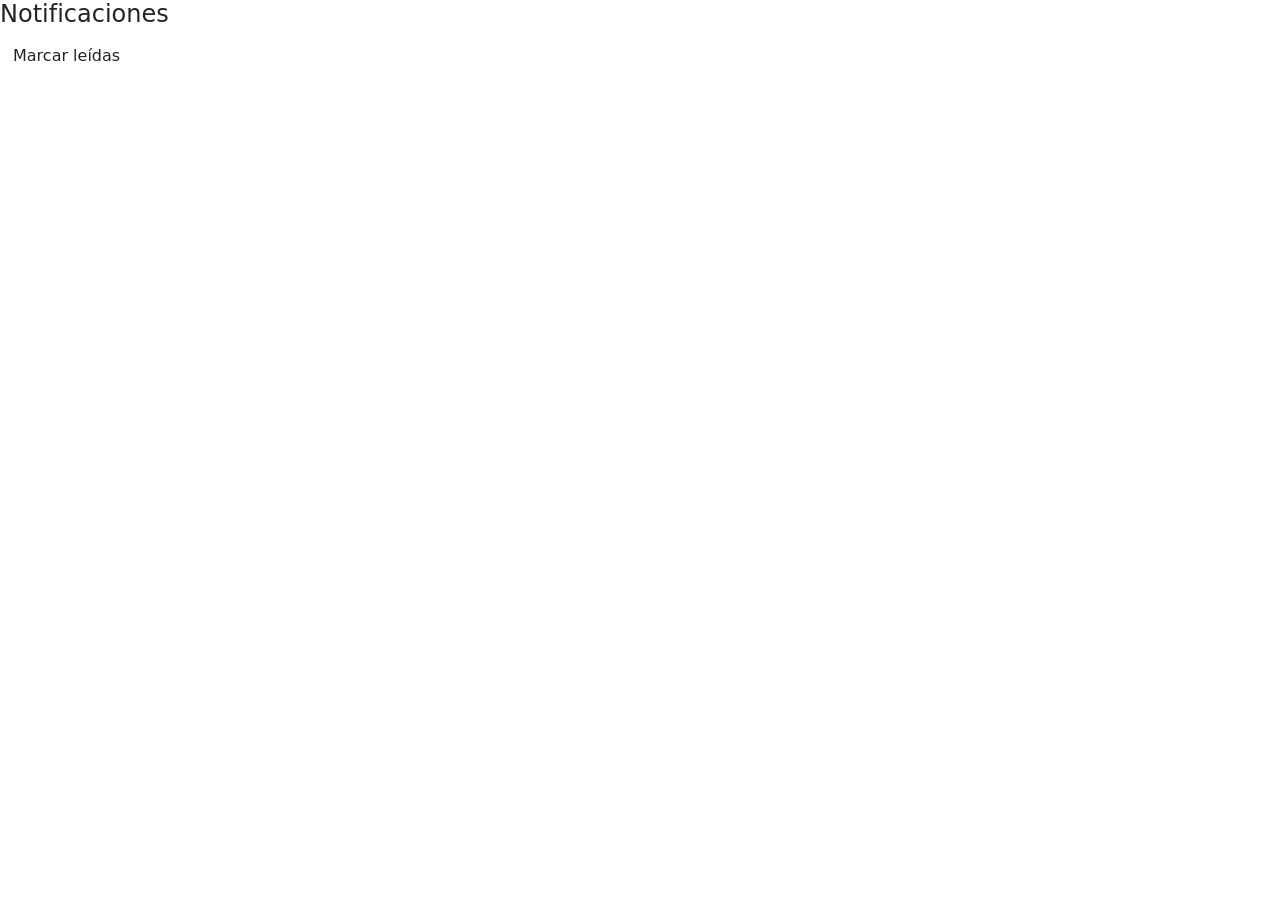
==== public/index.html @ 88a2d9b0 "Initial commit" ====
<!DOCTYPE html>
<html lang="es">
<head>
  <meta charset="UTF-8">
  <meta name="viewport" content="width=device-width, initial-scale=1.0">
  <meta name="description" content="Clínica Jordan - Sistema profesional de gestión de citas médicas">
  <title>Clínica Jordan - Citas Médicas</title>
  <link rel="preconnect" href="https://fonts.googleapis.com">
  <link rel="preconnect" href="https://fonts.gstatic.com" crossorigin>
  <link href="https://fonts.googleapis.com/css2?family=Inter:wght@300;400;500;600;700;800&display=swap" rel="stylesheet">
  <link rel="stylesheet" href="https://cdnjs.cloudflare.com/ajax/libs/font-awesome/6.5.1/css/all.min.css">
  <link href="https://cdn.jsdelivr.net/npm/bootstrap@5.3.0/dist/css/bootstrap.min.css" rel="stylesheet">
  <link rel="stylesheet" href="/css/styles.css">
</head>
<body>
  <!-- ═══════════════════════════════════════════════════════ -->
  <!-- LOGIN / REGISTER SCREEN                                 -->
  <!-- ═══════════════════════════════════════════════════════ -->
  <div class="auth-screen" id="authScreen">
    <div class="auth-bg">
      <div class="auth-bg__shape auth-bg__shape--1"></div>
      <div class="auth-bg__shape auth-bg__shape--2"></div>
      <div class="auth-bg__shape auth-bg__shape--3"></div>
    </div>
    <div class="auth-container" id="authContainer">
      <!-- Content rendered by JS -->
    </div>
  </div>

  <!-- ═══════════════════════════════════════════════════════ -->
  <!-- APP SHELL (hidden until login)                          -->
  <!-- ═══════════════════════════════════════════════════════ -->
  <div class="app-shell" id="appShell" style="display:none">
    
    <!-- HEADER / NAVBAR -->
    <header class="header" id="mainHeader">
      <div class="header__brand">
        <div class="header__logo">
          <i class="fa-solid fa-staff-snake"></i>
        </div>
        <span class="header__title">Clínica Jordan</span>
      </div>

      <nav class="header__nav" id="mainNav"></nav>

      <div class="header__actions">
        <button class="header__notif-btn" id="notifBtn" title="Notificaciones">
          <i class="fa-solid fa-bell"></i>
          <span class="notif-badge" id="notifBadge" style="display:none">0</span>
        </button>
        <div class="user-menu" id="userMenu">
          <div class="user-avatar">
            <i class="fa-solid fa-user-circle"></i>
          </div>
          <span class="user-name" id="currentUserName">Usuario</span>
          <i class="fa-solid fa-chevron-down"></i>
        </div>
        <button class="btn btn--danger" style="margin-left: 15px; padding: 6px 12px; display: flex; align-items: center; gap: 6px; font-size: 0.85rem;" onclick="logout()" title="Cerrar Sesión">
          <i class="fa-solid fa-right-from-bracket"></i>
          <span class="d-none d-md-inline">Salir</span>
        </button>
      </div>
    </header>

    <!-- SIDEBAR (Patient Portal) -->
    <aside class="sidebar" id="sidebar">
      <div class="sidebar__logo">
        <div class="sidebar__logo-icon">
          <i class="fa-solid fa-staff-snake"></i>
        </div>
        <span class="sidebar__logo-text">Clínica<br>Jordan</span>
      </div>
      <nav class="sidebar__nav" id="sidebarNav"></nav>
      <div class="sidebar__user" id="sidebarUser"></div>
    </aside>

    <!-- MAIN CONTENT -->
    <main class="main" id="mainContent">
      <div class="loading-screen" id="loadingScreen">
        <div class="loading-spinner"></div>
        <p>Cargando sistema...</p>
      </div>
    </main>
  </div>

  <!-- ═══════════════════════════════════════════════════════ -->
  <!-- MODAL                                                   -->
  <!-- ═══════════════════════════════════════════════════════ -->
  <div class="modal-overlay" id="modalOverlay">
    <div class="modal" id="modal">
      <div class="modal__header">
        <h3 class="modal__title" id="modalTitle">Modal</h3>
        <button class="modal__close" id="modalClose">&times;</button>
      </div>
      <div class="modal__body" id="modalBody"></div>
    </div>
  </div>

  <!-- TOAST NOTIFICATIONS -->
  <div class="toast-container" id="toastContainer"></div>

  <!-- NOTIFICATIONS PANEL -->
  <div class="notif-panel" id="notifPanel">
    <div class="notif-panel__header">
      <h4>Notificaciones</h4>
      <button class="btn btn--sm" id="markAllRead">Marcar leídas</button>
    </div>
    <div class="notif-panel__list" id="notifList"></div>
  </div>

  <script src="https://cdn.jsdelivr.net/npm/bootstrap@5.3.0/dist/js/bootstrap.bundle.min.js"></script>
  <script src="/js/app.js"></script>
</body>
</html>
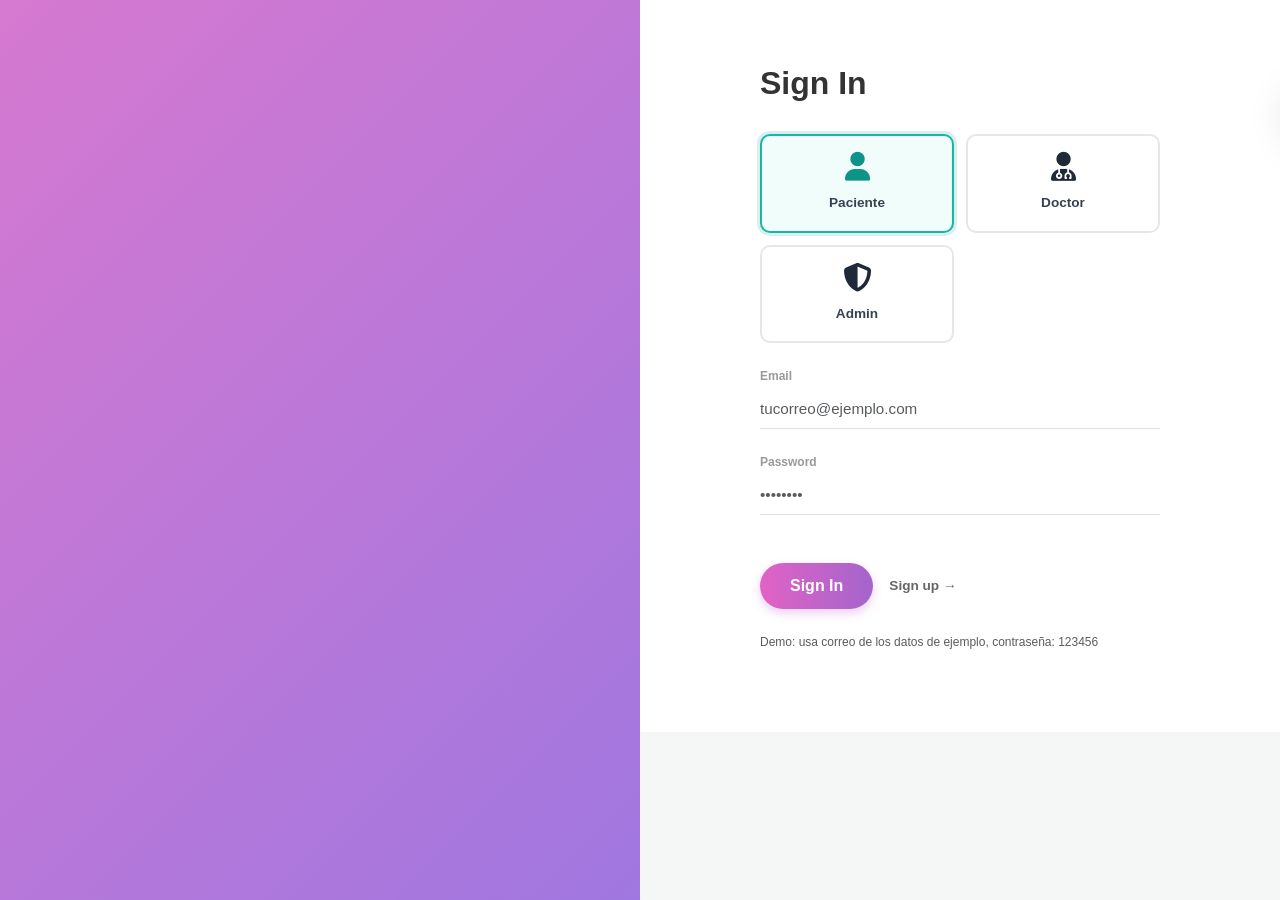
==== commit 469e425f: "Fix absolute paths for CSS and JS" ====
--- a/public/index.html
+++ b/public/index.html
@@ -10,7 +10,7 @@
   <link href="https://fonts.googleapis.com/css2?family=Inter:wght@300;400;500;600;700;800&display=swap" rel="stylesheet">
   <link rel="stylesheet" href="https://cdnjs.cloudflare.com/ajax/libs/font-awesome/6.5.1/css/all.min.css">
   <link href="https://cdn.jsdelivr.net/npm/bootstrap@5.3.0/dist/css/bootstrap.min.css" rel="stylesheet">
-  <link rel="stylesheet" href="/css/styles.css">
+  <link rel="stylesheet" href="css/styles.css">
 </head>
 <body>
   <!-- ═══════════════════════════════════════════════════════ -->
@@ -109,6 +109,6 @@
   </div>
 
   <script src="https://cdn.jsdelivr.net/npm/bootstrap@5.3.0/dist/js/bootstrap.bundle.min.js"></script>
-  <script src="/js/app.js"></script>
+  <script src="js/app.js"></script>
 </body>
 </html>
--- a/public/css/styles.css
+++ b/public/css/styles.css
@@ -0,0 +1,1423 @@
+/* ═══════════════════════════════════════════════════════════
+   CLÍNICA JORDAN - Design System v2
+   ═══════════════════════════════════════════════════════════ */
+
+:root {
+  --primary-900: #0c2340;
+  --primary-800: #1a365d;
+  --primary-700: #1e3a5f;
+  --primary-600: #2a4a7f;
+  --primary-500: #3b6ba5;
+  --primary-400: #5b8ec9;
+  --primary-300: #8bb4de;
+  --primary-200: #bdd5ef;
+  --primary-100: #e0ecf7;
+  --primary-50:  #f0f6fc;
+
+  --teal-700: #0f766e;
+  --teal-600: #0d9488;
+  --teal-500: #14b8a6;
+  --teal-400: #2dd4bf;
+  --teal-300: #5eead4;
+  --teal-200: #99f6e4;
+  --teal-100: #ccfbf1;
+  --teal-50:  #f0fdfa;
+
+  --gray-900: #111827;
+  --gray-800: #1f2937;
+  --gray-700: #374151;
+  --gray-600: #4b5563;
+  --gray-500: #6b7280;
+  --gray-400: #9ca3af;
+  --gray-300: #d1d5db;
+  --gray-200: #e5e7eb;
+  --gray-100: #f3f4f6;
+  --gray-50:  #f9fafb;
+  --white:    #ffffff;
+
+  --success: #22c55e;
+  --warning: #f59e0b;
+  --danger:  #ef4444;
+  --info:    #3b82f6;
+
+  --shadow-sm:  0 1px 2px rgba(0,0,0,0.06);
+  --shadow-md:  0 4px 6px -1px rgba(0,0,0,0.08), 0 2px 4px -1px rgba(0,0,0,0.04);
+  --shadow-lg:  0 10px 25px -5px rgba(0,0,0,0.1), 0 8px 10px -6px rgba(0,0,0,0.04);
+  --shadow-xl:  0 20px 40px -10px rgba(0,0,0,0.15);
+
+  --radius-sm: 6px;
+  --radius-md: 10px;
+  --radius-lg: 16px;
+  --radius-xl: 24px;
+  --radius-full: 9999px;
+
+  --transition-fast: 150ms cubic-bezier(0.4, 0, 0.2, 1);
+  --transition-base: 250ms cubic-bezier(0.4, 0, 0.2, 1);
+  --transition-slow: 400ms cubic-bezier(0.4, 0, 0.2, 1);
+
+  --header-height: 64px;
+  --sidebar-width: 220px;
+}
+
+*, *::before, *::after { margin:0; padding:0; box-sizing:border-box; }
+html { scroll-behavior:smooth; font-size:16px; }
+body {
+  font-family: 'Inter', -apple-system, BlinkMacSystemFont, sans-serif;
+  color: var(--gray-800);
+  background: #f4f7f6; /* Fondo más claro para los dashboards */
+  line-height: 1.6;
+  min-height: 100vh;
+  overflow-x: hidden;
+}
+a { text-decoration:none; color:inherit; }
+button { cursor:pointer; border:none; background:none; font-family:inherit; font-size:inherit; }
+img { max-width:100%; display:block; }
+
+/* ═══════════════════════════════════════════════════════════
+   AUTH SCREEN
+   ═══════════════════════════════════════════════════════════ */
+.auth-screen {
+  min-height: 100vh;
+  display: flex;
+  align-items: center;
+  justify-content: center;
+  background: linear-gradient(135deg, var(--primary-900) 0%, var(--primary-700) 50%, var(--teal-700) 100%);
+  position: relative;
+  overflow: hidden;
+}
+
+.auth-bg__shape {
+  position: absolute;
+  border-radius: 50%;
+  opacity: 0.08;
+  background: var(--white);
+}
+.auth-bg__shape--1 { width: 600px; height: 600px; top: -200px; right: -100px; }
+.auth-bg__shape--2 { width: 400px; height: 400px; bottom: -150px; left: -100px; }
+.auth-bg__shape--3 { width: 200px; height: 200px; top: 50%; left: 50%; transform: translate(-50%, -50%); }
+
+.auth-container {
+  position: relative;
+  z-index: 10;
+  width: 100%;
+  max-width: 480px;
+  padding: 20px;
+}
+
+.auth-card {
+  background: var(--white);
+  border-radius: var(--radius-xl);
+  box-shadow: var(--shadow-xl);
+  overflow: hidden;
+  animation: scaleIn 0.4s ease-out;
+}
+
+.auth-card__header {
+  padding: 32px 32px 20px;
+  text-align: center;
+}
+
+.auth-card__logo {
+  width: 64px;
+  height: 64px;
+  background: linear-gradient(135deg, var(--teal-600), var(--teal-400));
+  border-radius: var(--radius-lg);
+  display: flex;
+  align-items: center;
+  justify-content: center;
+  margin: 0 auto 16px;
+  font-size: 1.8rem;
+  color: var(--white);
+  box-shadow: 0 4px 14px rgba(13,148,136,0.4);
+}
+
+.auth-card__header h1 {
+  font-size: 1.5rem;
+  font-weight: 800;
+  color: var(--gray-900);
+  margin-bottom: 4px;
+}
+
+.auth-card__header p {
+  color: var(--gray-500);
+  font-size: 0.875rem;
+}
+
+.auth-card__body {
+  padding: 8px 32px 32px;
+}
+
+/* Auth tabs */
+.auth-tabs {
+  display: flex;
+  margin-bottom: 20px;
+  background: var(--gray-100);
+  border-radius: var(--radius-full);
+  padding: 3px;
+}
+
+.auth-tab {
+  flex: 1;
+  padding: 10px;
+  text-align: center;
+  border-radius: var(--radius-full);
+  font-size: 0.85rem;
+  font-weight: 600;
+  color: var(--gray-500);
+  transition: all var(--transition-fast);
+}
+
+.auth-tab.active {
+  background: var(--white);
+  color: var(--primary-800);
+  box-shadow: var(--shadow-sm);
+}
+
+.auth-tab:hover:not(.active) {
+  color: var(--gray-700);
+}
+
+/* Role selection */
+.role-selection {
+  display: grid;
+  grid-template-columns: 1fr 1fr;
+  gap: 12px;
+  margin-bottom: 20px;
+}
+
+.role-card {
+  border: 2px solid var(--gray-200);
+  border-radius: var(--radius-md);
+  padding: 16px;
+  text-align: center;
+  cursor: pointer;
+  transition: all var(--transition-fast);
+}
+
+.role-card:hover {
+  border-color: var(--teal-400);
+  background: var(--teal-50);
+}
+
+.role-card.active {
+  border-color: var(--teal-500);
+  background: var(--teal-50);
+  box-shadow: 0 0 0 3px rgba(13,148,136,0.15);
+}
+
+.role-card i {
+  font-size: 1.8rem;
+  margin-bottom: 8px;
+  display: block;
+}
+
+.role-card.active i { color: var(--teal-600); }
+
+.role-card span {
+  font-size: 0.85rem;
+  font-weight: 600;
+  color: var(--gray-700);
+}
+
+.auth-form .form-row {
+  display: grid;
+  grid-template-columns: 1fr 1fr;
+  gap: 12px;
+}
+
+.auth-footer {
+  text-align: center;
+  padding: 16px 32px 24px;
+  font-size: 0.85rem;
+  color: var(--gray-500);
+}
+
+.auth-footer a {
+  color: var(--teal-600);
+  font-weight: 600;
+  cursor: pointer;
+}
+
+.auth-footer a:hover {
+  text-decoration: underline;
+}
+
+.auth-error {
+  background: #fee2e2;
+  color: #991b1b;
+  padding: 10px 14px;
+  border-radius: var(--radius-md);
+  font-size: 0.8rem;
+  margin-bottom: 12px;
+  display: none;
+}
+
+.auth-error.show {
+  display: block;
+  animation: slideUp 0.2s ease-out;
+}
+
+/* Colorlib Auth Styles */
+.auth-split-layout {
+  min-height: 100vh;
+  display: flex;
+}
+
+.auth-split-bg {
+  position: relative;
+  background-image: url('https://images.unsplash.com/photo-1576091160399-112ba8d25d1d?ixlib=rb-1.2.1&auto=format&fit=crop&w=1920&q=80');
+  background-size: cover;
+  background-position: center;
+}
+
+.auth-split-bg::after {
+  content: '';
+  position: absolute;
+  top: 0; left: 0; right: 0; bottom: 0;
+  background: linear-gradient(135deg, rgba(206, 89, 199, 0.8) 0%, rgba(139, 87, 218, 0.8) 100%);
+}
+
+.auth-split-form-container {
+  background: #ffffff;
+  padding: 4rem;
+  display: flex;
+  flex-direction: column;
+  justify-content: center;
+  height: 100%;
+}
+
+.auth-split-title {
+  font-weight: 800;
+  font-size: 2rem;
+  color: #333;
+  margin-bottom: 2rem;
+}
+
+.auth-material-input {
+  border: none !important;
+  border-bottom: 1px solid #e0e0e0 !important;
+  border-radius: 0 !important;
+  padding: 0.5rem 0 !important;
+  background: transparent !important;
+  box-shadow: none !important;
+  font-size: 0.95rem;
+  color: #555;
+  transition: border-color 0.3s;
+}
+
+.auth-material-input:focus {
+  border-bottom-color: #ce59c7 !important;
+}
+
+.auth-material-label {
+  font-size: 0.75rem;
+  font-weight: 600;
+  color: #999;
+  text-transform: capitalize;
+  margin-bottom: 0.2rem;
+  display: block;
+}
+
+.auth-check-icon {
+  position: absolute;
+  right: 0;
+  top: 50%;
+  transform: translateY(-50%);
+  color: #28a745;
+  font-size: 0.9rem;
+}
+
+.auth-btn-gradient {
+  background: linear-gradient(to right, #e262c5, #a365cc);
+  border: none;
+  border-radius: 30px;
+  color: white;
+  padding: 10px 30px;
+  font-weight: 600;
+  box-shadow: 0 4px 10px rgba(189, 93, 201, 0.3);
+  transition: all 0.3s;
+}
+
+.auth-btn-gradient:hover {
+  box-shadow: 0 6px 15px rgba(189, 93, 201, 0.5);
+  transform: translateY(-1px);
+}
+
+.auth-link {
+  color: #666;
+  font-size: 0.85rem;
+  text-decoration: none;
+  font-weight: 600;
+  margin-left: 1rem;
+}
+
+.auth-link:hover {
+  color: #333;
+}
+
+/* ═══════════════════════════════════════════════════════════
+   SIDEBAR
+   ═══════════════════════════════════════════════════════════ */
+.sidebar {
+  position: fixed;
+  top: 0;
+  left: 0;
+  width: var(--sidebar-width);
+  height: 100vh;
+  background: #2a364a;
+  color: var(--gray-300);
+  z-index: 900;
+  display: flex;
+  flex-direction: column;
+  transition: transform var(--transition-base);
+  box-shadow: 4px 0 16px rgba(0,0,0,0.1);
+}
+
+.sidebar.hidden { transform: translateX(-100%); }
+
+.sidebar__logo {
+  padding: 20px;
+  display: flex;
+  align-items: center;
+  gap: 12px;
+  border-bottom: 1px solid rgba(255,255,255,0.1);
+}
+
+.sidebar__logo-icon {
+  width: 40px;
+  height: 40px;
+  background: linear-gradient(135deg, var(--teal-500), var(--teal-400));
+  border-radius: var(--radius-md);
+  display: flex;
+  align-items: center;
+  justify-content: center;
+  color: var(--white);
+  font-size: 18px;
+  flex-shrink: 0;
+}
+
+.sidebar__logo-text {
+  font-size: 0.95rem;
+  font-weight: 700;
+  color: var(--white);
+  line-height: 1.2;
+}
+
+.sidebar__nav {
+  flex: 1;
+  padding: 16px 12px;
+  display: flex;
+  flex-direction: column;
+  gap: 4px;
+}
+
+.sidebar-link {
+  display: flex;
+  align-items: center;
+  padding: 12px 24px;
+  color: var(--gray-400);
+  text-decoration: none;
+  transition: all var(--transition-fast);
+  gap: 12px;
+  font-weight: 500;
+  border-left: 4px solid transparent;
+}
+
+.sidebar-link:hover {
+  background: rgba(255, 255, 255, 0.05);
+  color: var(--white);
+}
+
+.sidebar-link.active {
+  background: rgba(255, 255, 255, 0.1);
+  color: var(--white);
+  border-left-color: var(--teal-400);
+}
+
+.sidebar-link i {
+  width: 20px;
+  text-align: center;
+  font-size: 1rem;
+}
+
+.sidebar__user {
+  padding: 16px;
+  border-top: 1px solid rgba(255,255,255,0.1);
+}
+
+.sidebar__user-info {
+  display: flex;
+  align-items: center;
+  gap: 10px;
+  padding: 8px;
+  border-radius: var(--radius-md);
+  cursor: pointer;
+}
+
+.sidebar__user-avatar {
+  width: 36px;
+  height: 36px;
+  border-radius: 50%;
+  background: rgba(255,255,255,0.15);
+  display: flex;
+  align-items: center;
+  justify-content: center;
+  color: var(--white);
+  font-size: 1rem;
+}
+
+.sidebar__user-name {
+  font-size: 0.8rem;
+  font-weight: 600;
+  color: var(--white);
+}
+
+.sidebar__user-role {
+  font-size: 0.7rem;
+  color: var(--primary-300);
+}
+
+.sidebar__logout {
+  display: flex;
+  align-items: center;
+  gap: 8px;
+  width: 100%;
+  padding: 8px 12px;
+  margin-top: 8px;
+  border-radius: var(--radius-md);
+  color: var(--primary-300);
+  font-size: 0.8rem;
+  transition: all var(--transition-fast);
+}
+
+.sidebar__logout:hover {
+  background: rgba(239,68,68,0.15);
+  color: #fca5a5;
+}
+
+/* ═══════════════════════════════════════════════════════════
+   HEADER
+   ═══════════════════════════════════════════════════════════ */
+.header {
+  position: fixed;
+  top: 0;
+  left: 0;
+  right: 0;
+  height: var(--header-height);
+  background: linear-gradient(135deg, var(--primary-900) 0%, var(--primary-700) 100%);
+  display: flex;
+  align-items: center;
+  justify-content: space-between;
+  padding: 0 24px;
+  z-index: 1000;
+  box-shadow: 0 2px 12px rgba(0,0,0,0.2);
+  transition: left var(--transition-base);
+}
+
+.header.with-sidebar {
+  left: var(--sidebar-width);
+}
+
+.header__brand { display:flex; align-items:center; gap:12px; }
+.header__logo {
+  width:40px; height:40px;
+  background: linear-gradient(135deg, var(--teal-500), var(--teal-400));
+  border-radius: var(--radius-md);
+  display:flex; align-items:center; justify-content:center;
+  color: var(--white); font-size:20px;
+  box-shadow: 0 2px 8px rgba(13,148,136,0.4);
+}
+.header__title { font-size:1.25rem; font-weight:700; color:var(--white); letter-spacing:-0.02em; }
+
+.header__nav { display:flex; align-items:center; gap:4px; }
+
+.nav-link {
+  display:flex; align-items:center; gap:8px;
+  padding:8px 16px; border-radius:var(--radius-full);
+  color:var(--primary-200); font-size:0.875rem; font-weight:500;
+  transition: all var(--transition-fast);
+}
+.nav-link:hover { color:var(--white); background:rgba(255,255,255,0.1); }
+.nav-link.active { color:var(--white); background:rgba(255,255,255,0.18); }
+
+.header__actions { display:flex; align-items:center; gap:12px; }
+
+.header__notif-btn {
+  position: relative;
+  width: 40px; height: 40px;
+  border-radius: 50%;
+  display: flex; align-items: center; justify-content: center;
+  color: var(--primary-200);
+  transition: all var(--transition-fast);
+  font-size: 1.1rem;
+}
+
+.header__notif-btn:hover {
+  background: rgba(255,255,255,0.1);
+  color: var(--white);
+}
+
+.notif-badge {
+  position: absolute;
+  top: 4px; right: 4px;
+  width: 18px; height: 18px;
+  background: var(--danger);
+  color: var(--white);
+  border-radius: 50%;
+  font-size: 0.65rem;
+  font-weight: 700;
+  display: flex; align-items: center; justify-content: center;
+}
+
+.user-menu {
+  display:flex; align-items:center; gap:8px;
+  padding:6px 12px; border-radius:var(--radius-full);
+  cursor:pointer; transition:background var(--transition-fast);
+  color:var(--white); position:relative;
+}
+.user-menu:hover { background:rgba(255,255,255,0.1); }
+.user-avatar { font-size:28px; color:var(--primary-300); }
+.user-name { font-size:0.85rem; font-weight:500; max-width:160px; overflow:hidden; text-overflow:ellipsis; white-space:nowrap; }
+.user-menu .fa-chevron-down { font-size:0.65rem; opacity:0.7; }
+
+/* ═══════════════════════════════════════════════════════════
+   NOTIFICATIONS PANEL
+   ═══════════════════════════════════════════════════════════ */
+.notif-panel {
+  position: fixed;
+  top: var(--header-height);
+  right: 0;
+  width: 360px;
+  max-height: calc(100vh - var(--header-height));
+  background: var(--white);
+  box-shadow: var(--shadow-xl);
+  z-index: 2000;
+  border-radius: 0 0 0 var(--radius-lg);
+  transform: translateX(100%);
+  transition: transform var(--transition-base);
+  display: flex;
+  flex-direction: column;
+}
+
+.notif-panel.open { transform: translateX(0); }
+
+.notif-panel__header {
+  padding: 16px 20px;
+  border-bottom: 1px solid var(--gray-100);
+  display: flex;
+  align-items: center;
+  justify-content: space-between;
+}
+
+.notif-panel__header h4 {
+  font-size: 1rem;
+  font-weight: 700;
+}
+
+.notif-panel__list {
+  flex: 1;
+  overflow-y: auto;
+  max-height: 500px;
+}
+
+.notif-item {
+  padding: 14px 20px;
+  border-bottom: 1px solid var(--gray-50);
+  transition: background var(--transition-fast);
+  cursor: pointer;
+}
+
+.notif-item:hover { background: var(--gray-50); }
+.notif-item.unread { background: var(--primary-50); border-left: 3px solid var(--primary-500); }
+
+.notif-item__title {
+  font-size: 0.85rem;
+  font-weight: 600;
+  color: var(--gray-800);
+  margin-bottom: 2px;
+}
+
+.notif-item__message {
+  font-size: 0.78rem;
+  color: var(--gray-500);
+  line-height: 1.4;
+}
+
+.notif-item__time {
+  font-size: 0.7rem;
+  color: var(--gray-400);
+  margin-top: 4px;
+}
+
+/* ═══════════════════════════════════════════════════════════
+   MAIN LAYOUT
+   ═══════════════════════════════════════════════════════════ */
+.main {
+  margin-top: var(--header-height);
+  min-height: calc(100vh - var(--header-height));
+  padding: 24px;
+  animation: fadeIn var(--transition-slow);
+  transition: margin-left var(--transition-base);
+}
+
+.main.with-sidebar {
+  margin-left: var(--sidebar-width);
+}
+
+@keyframes fadeIn { from{opacity:0;transform:translateY(8px)} to{opacity:1;transform:translateY(0)} }
+@keyframes slideUp { from{opacity:0;transform:translateY(16px)} to{opacity:1;transform:translateY(0)} }
+@keyframes slideRight { from{opacity:0;transform:translateX(-16px)} to{opacity:1;transform:translateX(0)} }
+@keyframes scaleIn { from{opacity:0;transform:scale(0.95)} to{opacity:1;transform:scale(1)} }
+@keyframes pulse { 0%,100%{opacity:1} 50%{opacity:0.5} }
+
+.loading-screen { display:flex; flex-direction:column; align-items:center; justify-content:center; min-height:60vh; gap:16px; color:var(--gray-500); }
+.loading-spinner { width:48px; height:48px; border:4px solid var(--gray-200); border-top-color:var(--teal-600); border-radius:50%; animation:spin 0.8s linear infinite; }
+@keyframes spin { to{transform:rotate(360deg)} }
+
+/* ═══════════════════════════════════════════════════════════
+   CARDS
+   ═══════════════════════════════════════════════════════════ */
+.card {
+  background: var(--white);
+  border-radius: var(--radius-md);
+  box-shadow: 0 2px 4px rgba(0,0,0,0.02), 0 1px 2px rgba(0,0,0,0.04);
+  border: 1px solid var(--gray-200);
+  overflow: hidden;
+  transition: box-shadow var(--transition-fast);
+}
+
+.card:hover {
+  box-shadow: 0 4px 6px rgba(0,0,0,0.04), 0 2px 4px rgba(0,0,0,0.02);
+}
+.card--elevated { box-shadow:var(--shadow-lg); }
+.card--elevated:hover { box-shadow:var(--shadow-xl); transform:translateY(-2px); }
+.card__header {
+  padding: 16px 20px;
+  border-bottom: 1px solid var(--gray-100);
+  display: flex;
+  justify-content: space-between;
+  align-items: center;
+}
+.card__header h3 {
+  font-size: 0.95rem;
+  font-weight: 600;
+  color: var(--gray-700);
+  margin: 0;
+  display: flex;
+  align-items: center;
+  gap: 8px;
+}
+.card__body {
+  padding: 20px;
+}
+.card__footer { padding:12px 20px; border-top:1px solid var(--gray-100); background:var(--gray-50); }
+
+.stats-grid { display:grid; grid-template-columns:repeat(auto-fit, minmax(200px, 1fr)); gap:16px; margin-bottom:24px; }
+.stat-card {
+  background:var(--white); border-radius:var(--radius-lg); padding:20px;
+  display:flex; align-items:center; gap:16px;
+  box-shadow:var(--shadow-md); transition:all var(--transition-base);
+  animation:slideUp var(--transition-slow) both;
+}
+.stat-card:nth-child(2){animation-delay:0.05s} .stat-card:nth-child(3){animation-delay:0.1s} .stat-card:nth-child(4){animation-delay:0.15s}
+.stat-card:hover { transform:translateY(-3px); box-shadow:var(--shadow-lg); }
+.stat-card__icon { width:52px; height:52px; border-radius:var(--radius-md); display:flex; align-items:center; justify-content:center; font-size:1.3rem; flex-shrink:0; }
+.stat-card__icon--blue { background:var(--primary-100); color:var(--primary-600); }
+.stat-card__icon--teal { background:var(--teal-100); color:var(--teal-700); }
+.stat-card__icon--green { background:#dcfce7; color:#16a34a; }
+.stat-card__icon--orange { background:#fef3c7; color:#d97706; }
+.stat-card__info h4 { font-size:0.75rem; font-weight:500; color:var(--gray-500); text-transform:uppercase; letter-spacing:0.04em; }
+.stat-card__info .stat-value { font-size:1.75rem; font-weight:700; color:var(--gray-900); line-height:1.2; }
+
+/* ═══════════════════════════════════════════════════════════
+   BUTTONS
+   ═══════════════════════════════════════════════════════════ */
+.btn { display:inline-flex; align-items:center; gap:8px; padding:10px 20px; border-radius:var(--radius-md); font-size:0.875rem; font-weight:600; transition:all var(--transition-fast); white-space:nowrap; }
+.btn--primary { background:linear-gradient(135deg, var(--teal-600), var(--teal-500)); color:var(--white); box-shadow:0 2px 8px rgba(13,148,136,0.3); }
+.btn--primary:hover { background:linear-gradient(135deg, var(--teal-700), var(--teal-600)); box-shadow:0 4px 12px rgba(13,148,136,0.4); transform:translateY(-1px); }
+.btn--secondary { background:var(--primary-800); color:var(--white); }
+.btn--secondary:hover { background:var(--primary-700); transform:translateY(-1px); }
+.btn--outline { border:2px solid var(--gray-300); color:var(--gray-700); background:var(--white); }
+.btn--outline:hover { border-color:var(--teal-500); color:var(--teal-600); background:var(--teal-50); }
+.btn--danger { background:var(--danger); color:var(--white); }
+.btn--danger:hover { background:#dc2626; }
+.btn--sm { padding:6px 12px; font-size:0.8rem; }
+.btn--lg { padding:14px 28px; font-size:1rem; }
+.btn--block { width:100%; justify-content:center; }
+
+/* ═══════════════════════════════════════════════════════════
+   BADGES
+   ═══════════════════════════════════════════════════════════ */
+.badge { display:inline-flex; align-items:center; gap:4px; padding:4px 10px; border-radius:var(--radius-full); font-size:0.75rem; font-weight:600; letter-spacing:0.02em; }
+.badge--pending,.badge--pendiente { background:#fef3c7; color:#92400e; }
+.badge--confirmed,.badge--confirmada { background:#dcfce7; color:#166534; }
+.badge--cancelled,.badge--cancelada { background:#fee2e2; color:#991b1b; }
+.badge--completed,.badge--completada { background:var(--primary-100); color:var(--primary-800); }
+.badge--available { background:#dcfce7; color:#166534; }
+
+/* ═══════════════════════════════════════════════════════════
+   FORMS
+   ═══════════════════════════════════════════════════════════ */
+.form-group { margin-bottom:16px; }
+.form-label { display:block; font-size:0.8rem; font-weight:600; color:var(--gray-700); margin-bottom:6px; }
+.form-input, .form-select, .form-textarea {
+  width:100%; padding:10px 14px; border:2px solid var(--gray-200); border-radius:var(--radius-md);
+  font-size:0.875rem; font-family:inherit; color:var(--gray-800); background:var(--white);
+  transition:all var(--transition-fast);
+}
+.form-input:focus, .form-select:focus, .form-textarea:focus { outline:none; border-color:var(--teal-500); box-shadow:0 0 0 3px rgba(13,148,136,0.15); }
+.form-textarea { resize:vertical; min-height:100px; }
+.form-select {
+  appearance:none;
+  background-image: url("data:image/svg+xml,%3Csvg xmlns='http://www.w3.org/2000/svg' width='12' height='12' viewBox='0 0 12 12'%3E%3Cpath d='M2 4l4 4 4-4' stroke='%236b7280' stroke-width='2' fill='none'/%3E%3C/svg%3E");
+  background-repeat:no-repeat; background-position:right 12px center; padding-right:36px;
+}
+
+/* Nuevas utilidades para el Dashboard basado en las imágenes */
+.dash-card-grid {
+  display: grid;
+  grid-template-columns: repeat(auto-fill, minmax(280px, 1fr));
+  gap: 20px;
+  margin-bottom: 24px;
+}
+
+.dash-stat-card {
+  background: var(--white);
+  border: 1px solid var(--gray-200);
+  border-radius: var(--radius-md);
+  padding: 20px;
+  box-shadow: 0 1px 3px rgba(0,0,0,0.02);
+}
+
+.dash-stat-card__title {
+  font-size: 0.85rem;
+  font-weight: 600;
+  color: var(--gray-500);
+  text-transform: uppercase;
+  margin-bottom: 12px;
+}
+
+.dash-stat-card__value {
+  font-size: 2rem;
+  font-weight: 300;
+  color: var(--gray-800);
+  margin-bottom: 16px;
+  display: flex;
+  align-items: baseline;
+  gap: 8px;
+}
+
+.dash-stat-card__icon {
+  font-size: 1.5rem;
+  opacity: 0.7;
+}
+
+.dash-stat-card__progress-bar {
+  height: 4px;
+  background: var(--gray-100);
+  border-radius: 2px;
+  overflow: hidden;
+  margin-bottom: 8px;
+}
+
+.dash-stat-card__progress-fill {
+  height: 100%;
+  border-radius: 2px;
+}
+
+.dash-stat-card__subtitle {
+  font-size: 0.75rem;
+  color: var(--gray-400);
+}
+
+.dash-empty-state {
+  text-align: center;
+  padding: 60px 20px;
+  color: var(--gray-500);
+}
+
+.dash-empty-state__icon {
+  font-size: 3rem;
+  color: var(--gray-300);
+  margin-bottom: 16px;
+}
+
+.dash-btn-teal {
+  background-color: #14b8a6; /* Verde esmeralda de la imagen */
+  color: white;
+  border-radius: var(--radius-md);
+  padding: 10px 24px;
+  font-weight: 500;
+  border: none;
+  transition: background-color var(--transition-fast);
+}
+
+.dash-btn-teal:hover {
+  background-color: #0d9488;
+}
+
+/* ═══════════════════════════════════════════════════════════
+   MODULES: CALENDAR & WIZARD
+   ═══════════════════════════════════════════════════════════ */
+
+/* ═══════════════════════════════════════════════════════════
+   NEXT APPOINTMENT CARD
+   ═══════════════════════════════════════════════════════════ */
+.next-appointment-card {
+  background: linear-gradient(135deg, var(--primary-800), var(--primary-600));
+  border-radius:var(--radius-lg); overflow:hidden; box-shadow:var(--shadow-lg);
+  animation:slideUp var(--transition-slow) both; position:relative; margin-bottom:20px;
+}
+.next-appointment-card::before { content:''; position:absolute; top:-50%; right:-20%; width:300px; height:300px; background:rgba(255,255,255,0.05); border-radius:50%; }
+.next-appt__badge { display:inline-block; padding:8px 20px; background:linear-gradient(135deg, var(--teal-600), var(--teal-500)); color:var(--white); font-weight:700; font-size:1rem; border-radius:0 0 var(--radius-md) 0; }
+.next-appt__content { display:flex; align-items:center; justify-content:space-between; padding:20px 24px; position:relative; z-index:1; flex-wrap:wrap; gap:16px; }
+.next-appt__doctor { display:flex; align-items:center; gap:16px; }
+.next-appt__avatar { width:72px; height:72px; border-radius:var(--radius-lg); background:rgba(255,255,255,0.15); display:flex; align-items:center; justify-content:center; font-size:2rem; color:var(--white); }
+.next-appt__info h3 { color:var(--white); font-size:1.15rem; font-weight:600; }
+.next-appt__info p { color:var(--primary-200); font-size:0.85rem; }
+.next-appt__info .appt-date { color:var(--teal-300); font-weight:600; margin-top:4px; }
+.next-appt__info .appt-time { color:var(--teal-300); }
+.next-appt__details { text-align:right; color:var(--primary-200); font-size:0.85rem; }
+.next-appt__details .status-badge { display:inline-block; padding:4px 12px; border:1px solid var(--teal-400); border-radius:var(--radius-full); color:var(--teal-300); font-size:0.75rem; font-weight:600; margin-bottom:8px; }
+.next-appt__actions { padding:0 24px 20px; position:relative; z-index:1; }
+.next-appt__actions .btn { background:rgba(255,255,255,0.12); color:var(--white); border:1px solid rgba(255,255,255,0.2); width:100%; justify-content:center; backdrop-filter:blur(4px); }
+.next-appt__actions .btn:hover { background:rgba(255,255,255,0.2); }
+
+/* Quick sections */
+.inicio-grid { display:grid; grid-template-columns:1fr 1fr; gap:20px; }
+.quick-section { animation:slideUp var(--transition-slow) both; animation-delay:0.1s; }
+.quick-section h3 { font-size:1rem; font-weight:700; color:var(--gray-800); margin-bottom:12px; }
+.quick-link { display:flex; align-items:center; gap:10px; padding:10px 14px; border-radius:var(--radius-md); color:var(--primary-600); font-size:0.875rem; font-weight:500; transition:all var(--transition-fast); cursor:pointer; }
+.quick-link:hover { background:var(--primary-50); color:var(--primary-800); }
+.quick-link i { width:20px; text-align:center; }
+
+/* ═══════════════════════════════════════════════════════════
+   WIZARD
+   ═══════════════════════════════════════════════════════════ */
+.wizard-steps { display:flex; margin-bottom:32px; position:relative; }
+.wizard-step { flex:1; display:flex; align-items:center; justify-content:center; padding:14px 16px; font-size:0.875rem; font-weight:600; color:var(--gray-400); background:var(--gray-200); position:relative; transition:all var(--transition-base); gap:8px; }
+.wizard-step:first-child { border-radius:var(--radius-full) 0 0 var(--radius-full); }
+.wizard-step:last-child { border-radius:0 var(--radius-full) var(--radius-full) 0; }
+.wizard-step.active { background:linear-gradient(135deg, var(--teal-600), var(--teal-500)); color:var(--white); box-shadow:0 2px 12px rgba(13,148,136,0.3); z-index:1; }
+.wizard-step.completed { background:var(--primary-800); color:var(--white); }
+.wizard-step__number { width:24px; height:24px; border-radius:50%; background:rgba(255,255,255,0.2); display:flex; align-items:center; justify-content:center; font-size:0.75rem; }
+.wizard-body { display:grid; grid-template-columns:1fr 340px; gap:24px; }
+
+.filter-bar { display:flex; align-items:center; gap:12px; margin-bottom:20px; }
+.filter-bar .form-select { max-width:240px; }
+
+.doctors-grid { display:grid; grid-template-columns:repeat(auto-fill, minmax(240px, 1fr)); gap:16px; }
+.doctor-card { background:var(--white); border:2px solid var(--gray-200); border-radius:var(--radius-lg); padding:16px; display:flex; align-items:center; gap:12px; cursor:pointer; transition:all var(--transition-fast); animation:scaleIn var(--transition-slow) both; }
+.doctor-card:nth-child(2){animation-delay:0.05s} .doctor-card:nth-child(3){animation-delay:0.1s} .doctor-card:nth-child(4){animation-delay:0.15s}
+.doctor-card:hover { border-color:var(--teal-400); box-shadow:var(--shadow-md); transform:translateY(-2px); }
+.doctor-card.selected { border-color:var(--teal-500); background:var(--teal-50); box-shadow:0 0 0 3px rgba(13,148,136,0.15); }
+.doctor-card__avatar { width:52px; height:52px; border-radius:var(--radius-md); background:var(--primary-100); display:flex; align-items:center; justify-content:center; font-size:1.4rem; color:var(--primary-600); flex-shrink:0; }
+.doctor-card__info h4 { font-size:0.875rem; font-weight:600; color:var(--gray-800); }
+.doctor-card__info p { font-size:0.75rem; color:var(--gray-500); }
+.doctor-card__actions { margin-left:auto; display:flex; flex-direction:column; align-items:flex-end; gap:6px; }
+
+/* Calendar */
+.calendar-widget { background:var(--white); border-radius:var(--radius-lg); box-shadow:var(--shadow-md); overflow:hidden; }
+.calendar__header { display:flex; align-items:center; justify-content:space-between; padding:16px; background:var(--gray-50); }
+.calendar__header h4 { font-size:0.95rem; font-weight:600; color:var(--gray-800); }
+.calendar__nav { display:flex; gap:8px; }
+.calendar__nav button { width:32px; height:32px; border-radius:var(--radius-sm); background:var(--white); border:1px solid var(--gray-200); color:var(--gray-600); display:flex; align-items:center; justify-content:center; transition:all var(--transition-fast); }
+.calendar__nav button:hover { border-color:var(--teal-500); color:var(--teal-600); }
+.calendar__grid { display:grid; grid-template-columns:repeat(7,1fr); padding:8px; gap:2px; }
+.calendar__day-name { text-align:center; font-size:0.7rem; font-weight:600; color:var(--gray-500); padding:8px 0; text-transform:uppercase; }
+.calendar__day { text-align:center; padding:8px 0; border-radius:var(--radius-sm); font-size:0.85rem; cursor:pointer; transition:all var(--transition-fast); color:var(--gray-700); }
+.calendar__day:hover:not(.calendar__day--disabled) { background:var(--teal-50); color:var(--teal-700); }
+.calendar__day--today { background:var(--primary-100); font-weight:700; color:var(--primary-700); }
+.calendar__day--selected { background:var(--teal-600)!important; color:var(--white)!important; font-weight:700; box-shadow:0 2px 6px rgba(13,148,136,0.3); }
+.calendar__day--disabled { color:var(--gray-300); cursor:default; }
+.calendar__day--other-month { color:var(--gray-300); }
+
+.time-slots { margin-top:16px; }
+.time-slots h4 { font-size:0.875rem; font-weight:600; color:var(--gray-800); margin-bottom:12px; }
+.time-slots__grid { display:flex; flex-wrap:wrap; gap:8px; }
+.time-slot { padding:8px 16px; border:2px solid var(--gray-200); border-radius:var(--radius-md); font-size:0.8rem; font-weight:500; color:var(--gray-700); cursor:pointer; transition:all var(--transition-fast); }
+.time-slot:hover { border-color:var(--teal-400); color:var(--teal-700); background:var(--teal-50); }
+.time-slot.selected { background:var(--teal-600); color:var(--white); border-color:var(--teal-600); box-shadow:0 2px 6px rgba(13,148,136,0.3); }
+
+.appointment-summary { background:var(--white); border-radius:var(--radius-lg); box-shadow:var(--shadow-md); padding:20px; position:sticky; top:calc(var(--header-height) + 24px); }
+.appointment-summary h3 { font-size:1rem; font-weight:700; color:var(--gray-800); margin-bottom:16px; padding-bottom:12px; border-bottom:2px solid var(--gray-100); }
+.summary-item { display:flex; justify-content:space-between; padding:8px 0; font-size:0.85rem; }
+.summary-item__label { color:var(--gray-500); font-weight:500; }
+.summary-item__value { color:var(--gray-800); font-weight:600; text-align:right; max-width: 60%; }
+
+.confirmation-view { text-align:center; padding:40px; animation:scaleIn var(--transition-slow); }
+.confirmation-icon { width:80px; height:80px; background:#dcfce7; border-radius:50%; display:flex; align-items:center; justify-content:center; margin:0 auto 20px; font-size:2rem; color:#16a34a; }
+.confirmation-view h2 { font-size:1.4rem; font-weight:700; color:var(--gray-900); margin-bottom:8px; }
+.confirmation-view p { color:var(--gray-500); margin-bottom:24px; }
+
+/* ═══════════════════════════════════════════════════════════
+   TIMELINE (Historial)
+   ═══════════════════════════════════════════════════════════ */
+.view-historial__header { display:flex; align-items:center; justify-content:space-between; margin-bottom:24px; flex-wrap:wrap; gap:12px; }
+.view-historial__header h1 { font-size:1.4rem; font-weight:700; color:var(--gray-900); }
+
+.timeline { position:relative; padding-left:40px; }
+.timeline::before { content:''; position:absolute; left:15px; top:0; bottom:0; width:3px; background:linear-gradient(180deg, var(--primary-500), var(--primary-300), var(--gray-300)); border-radius:2px; }
+.timeline-item { position:relative; margin-bottom:24px; animation:slideRight var(--transition-slow) both; }
+.timeline-item:nth-child(2){animation-delay:0.1s} .timeline-item:nth-child(3){animation-delay:0.2s} .timeline-item:nth-child(4){animation-delay:0.3s} .timeline-item:nth-child(5){animation-delay:0.4s}
+.timeline-item__dot { position:absolute; left:-33px; top:20px; width:14px; height:14px; border-radius:50%; background:var(--primary-500); border:3px solid var(--white); box-shadow:0 0 0 2px var(--primary-400); z-index:1; }
+.timeline-item__dot--completed,.timeline-item__dot--completada { background:var(--success); box-shadow:0 0 0 2px var(--success); }
+.timeline-item__dot--cancelled,.timeline-item__dot--cancelada { background:var(--danger); box-shadow:0 0 0 2px var(--danger); }
+.timeline-item__dot--confirmada { background:var(--info); box-shadow:0 0 0 2px var(--info); }
+.timeline-item__date { font-size:0.8rem; font-weight:600; color:var(--gray-500); margin-bottom:6px; }
+.timeline-item__card { background:var(--white); border-radius:var(--radius-md); padding:16px 20px; box-shadow:var(--shadow-md); border-left:4px solid var(--primary-500); transition:all var(--transition-base); }
+.timeline-item__card:hover { box-shadow:var(--shadow-lg); transform:translateX(4px); }
+.timeline-item__card h4 { font-size:0.95rem; font-weight:600; color:var(--gray-800); margin-bottom:4px; }
+.timeline-item__card p { font-size:0.8rem; color:var(--gray-600); margin-bottom:2px; }
+.timeline-item__card .doctor-name { color:var(--primary-600); font-weight:500; }
+
+/* ═══════════════════════════════════════════════════════════
+   DOCTOR DASHBOARD
+   ═══════════════════════════════════════════════════════════ */
+.doctor-header { display:flex; align-items:center; justify-content:space-between; margin-bottom:24px; animation:slideUp var(--transition-slow) both; flex-wrap:wrap; gap:16px; }
+.doctor-header__profile { display:flex; align-items:center; gap:16px; }
+.doctor-header__avatar { width:64px; height:64px; border-radius:var(--radius-lg); background:linear-gradient(135deg, var(--primary-200), var(--primary-100)); display:flex; align-items:center; justify-content:center; font-size:1.8rem; color:var(--primary-600); }
+.doctor-header__info h1 { font-size:1.4rem; font-weight:700; color:var(--gray-900); }
+.doctor-header__info p { color:var(--gray-500); font-size:0.875rem; }
+
+.status-toggle { display:flex; align-items:center; gap:8px; font-size:0.875rem; font-weight:500; }
+.status-toggle__switch { width:44px; height:24px; background:var(--gray-300); border-radius:var(--radius-full); position:relative; cursor:pointer; transition:background var(--transition-fast); }
+.status-toggle__switch.active { background:var(--success); }
+.status-toggle__switch::after { content:''; position:absolute; top:3px; left:3px; width:18px; height:18px; border-radius:50%; background:var(--white); box-shadow:var(--shadow-sm); transition:transform var(--transition-fast); }
+.status-toggle__switch.active::after { transform:translateX(20px); }
+.status-toggle__label { color:var(--success); font-weight:600; }
+
+.doctor-layout { display:grid; grid-template-columns:300px 1fr; gap:20px; }
+
+.patient-queue { animation:slideRight var(--transition-slow) both; }
+.patient-queue .card__header { background:var(--primary-800); color:var(--white); }
+.patient-queue .card__header h3 { color:var(--white); }
+.queue-search { padding:12px 16px; border-bottom:1px solid var(--gray-100); }
+.queue-search .form-input { border-radius:var(--radius-full); padding-left:36px; background-image:url("data:image/svg+xml,%3Csvg xmlns='http://www.w3.org/2000/svg' width='16' height='16' viewBox='0 0 24 24' fill='none' stroke='%239ca3af' stroke-width='2'%3E%3Ccircle cx='11' cy='11' r='8'/%3E%3Cline x1='21' y1='21' x2='16.65' y2='16.65'/%3E%3C/svg%3E"); background-repeat:no-repeat; background-position:12px center; }
+.queue-list { max-height:500px; overflow-y:auto; }
+.queue-item { display:flex; align-items:center; gap:12px; padding:12px 16px; border-bottom:1px solid var(--gray-50); cursor:pointer; transition:background var(--transition-fast); }
+.queue-item:hover { background:var(--primary-50); }
+.queue-item.active { background:var(--teal-50); border-left:3px solid var(--teal-600); }
+.queue-item__dot { width:10px; height:10px; border-radius:50%; flex-shrink:0; }
+.queue-item__dot--confirmada,.queue-item__dot--confirmed { background:var(--success); }
+.queue-item__dot--pendiente,.queue-item__dot--pending { background:var(--warning); }
+.queue-item__dot--cancelada,.queue-item__dot--cancelled { background:var(--danger); }
+.queue-item__dot--completada { background:var(--info); }
+.queue-item__info { flex:1; }
+.queue-item__name { font-size:0.85rem; font-weight:600; color:var(--gray-800); }
+.queue-item__detail { font-size:0.75rem; color:var(--gray-500); }
+
+.daily-schedule { animation:slideUp var(--transition-slow) both; animation-delay:0.1s; }
+.schedule-date { font-size:1.1rem; font-weight:700; color:var(--gray-800); padding:16px 20px; border-bottom:1px solid var(--gray-100); }
+.schedule-timeline { padding:12px 20px; }
+.schedule-hour { display:grid; grid-template-columns:60px 1fr; min-height:80px; border-bottom:1px solid var(--gray-100); }
+.schedule-hour__label { font-size:0.8rem; font-weight:500; color:var(--gray-400); padding-top:8px; }
+.schedule-hour__slots { padding:4px 0; }
+.schedule-event { background:linear-gradient(135deg, var(--primary-700), var(--primary-600)); border-radius:var(--radius-md); padding:10px 14px; margin-bottom:4px; color:var(--white); font-size:0.8rem; transition:all var(--transition-fast); cursor:pointer; }
+.schedule-event:hover { transform:scale(1.02); box-shadow:var(--shadow-md); }
+.schedule-event__title { font-weight:600; margin-bottom:2px; }
+.schedule-event__detail { opacity:0.85; font-size:0.75rem; }
+.schedule-event--break { background:var(--gray-300); color:var(--gray-600); }
+.schedule-event--completed,.schedule-event--completada { background:linear-gradient(135deg, #059669, #10b981); }
+
+/* ═══════════════════════════════════════════════════════════
+   CONSULTATION WORKSPACE (Enhanced)
+   ═══════════════════════════════════════════════════════════ */
+.consulta-layout { display:grid; grid-template-columns:280px 1fr; gap:20px; }
+.patient-profile { animation:slideRight var(--transition-slow) both; }
+.patient-profile__header { text-align:center; padding:24px 16px; background:linear-gradient(135deg, var(--gray-50), var(--white)); }
+.patient-profile__avatar { width:80px; height:80px; border-radius:50%; background:var(--primary-100); display:flex; align-items:center; justify-content:center; font-size:2.2rem; color:var(--primary-500); margin:0 auto 12px; }
+.patient-profile__name { font-size:1.1rem; font-weight:700; color:var(--gray-900); }
+.patient-profile__detail { font-size:0.8rem; color:var(--gray-500); margin-top:2px; }
+.patient-vitals { padding:16px; }
+.patient-vitals h4 { font-size:0.75rem; font-weight:600; color:var(--gray-500); text-transform:uppercase; letter-spacing:0.04em; margin-bottom:12px; }
+.vital-item { display:flex; justify-content:space-between; padding:6px 0; font-size:0.85rem; border-bottom:1px solid var(--gray-50); }
+.vital-item__label { color:var(--gray-600); }
+.vital-item__value { font-weight:600; color:var(--gray-800); }
+
+/* Past history mini-timeline in profile */
+.past-history { padding:0 16px 16px; }
+.past-history h4 { font-size:0.75rem; font-weight:600; color:var(--gray-500); text-transform:uppercase; letter-spacing:0.04em; margin-bottom:12px; }
+.past-history-item { display:flex; gap:10px; padding:8px 0; border-bottom:1px solid var(--gray-50); font-size:0.78rem; }
+.past-history-item__dot { width:8px; height:8px; border-radius:50%; background:var(--primary-400); margin-top:4px; flex-shrink:0; }
+.past-history-item__dot.active { background:var(--teal-500); }
+.past-history-item__info { flex:1; }
+.past-history-item__date { font-weight:600; color:var(--gray-700); }
+.past-history-item__title { color:var(--gray-600); }
+.past-history-item__desc { color:var(--gray-400); font-size:0.72rem; }
+
+.workspace-grid { display:grid; grid-template-columns:1fr 1fr; gap:16px; }
+
+/* ICD-10 Diagnosis Search */
+.diagnosis-search { position:relative; }
+.diagnosis-search .form-input { margin-bottom:0; }
+.diagnosis-list { max-height:200px; overflow-y:auto; border:1px solid var(--gray-200); border-top:none; border-radius:0 0 var(--radius-md) var(--radius-md); }
+.diagnosis-item { padding:8px 12px; font-size:0.8rem; cursor:pointer; transition:background var(--transition-fast); border-bottom:1px solid var(--gray-50); }
+.diagnosis-item:hover { background:var(--primary-50); }
+.diagnosis-item.selected { background:var(--teal-50); font-weight:600; }
+
+/* Treatment Plan */
+.treatment-plan { min-height:120px; }
+.treatment-plan ul { padding-left:20px; }
+.treatment-plan li { font-size:0.85rem; color:var(--gray-700); margin-bottom:4px; }
+
+/* Prescription Builder */
+.prescription-builder { margin-top:16px; }
+.prescription-form { display:flex; gap:8px; margin-bottom:12px; flex-wrap:wrap; }
+.prescription-form .form-input { flex:1; min-width:100px; padding:8px 10px; font-size:0.8rem; }
+.prescribed-meds { border:1px solid var(--gray-200); border-radius:var(--radius-md); overflow:hidden; }
+.prescribed-meds__header { padding:8px 12px; background:var(--gray-50); font-size:0.8rem; font-weight:600; color:var(--gray-700); border-bottom:1px solid var(--gray-200); }
+.med-item { display:flex; align-items:center; justify-content:space-between; padding:8px 12px; border-bottom:1px solid var(--gray-50); font-size:0.8rem; }
+.med-item__name { font-weight:500; color:var(--gray-800); }
+.med-item__detail { color:var(--gray-500); }
+.med-item__remove { color:var(--danger); cursor:pointer; padding:2px 6px; border-radius:4px; }
+.med-item__remove:hover { background:#fee2e2; }
+
+/* ═══════════════════════════════════════════════════════════
+   MODAL & TOAST
+   ═══════════════════════════════════════════════════════════ */
+.modal-overlay { position:fixed; inset:0; background:rgba(0,0,0,0.5); backdrop-filter:blur(4px); z-index:3000; display:flex; align-items:center; justify-content:center; opacity:0; visibility:hidden; transition:all var(--transition-fast); }
+.modal-overlay.open { opacity:1; visibility:visible; }
+.modal { background:var(--white); border-radius:var(--radius-lg); box-shadow:var(--shadow-xl); width:90%; max-width:500px; max-height:80vh; overflow-y:auto; transform:scale(0.95) translateY(8px); transition:transform var(--transition-fast); }
+.modal-overlay.open .modal { transform:scale(1) translateY(0); }
+.modal__header { padding:16px 20px; border-bottom:1px solid var(--gray-100); display:flex; align-items:center; justify-content:space-between; }
+.modal__title { font-size:1.1rem; font-weight:700; }
+.modal__close { font-size:1.5rem; color:var(--gray-400); transition:color var(--transition-fast); line-height:1; }
+.modal__close:hover { color:var(--gray-800); }
+.modal__body { padding:20px; }
+
+.toast-container { position:fixed; bottom:24px; right:24px; z-index:5000; display:flex; flex-direction:column; gap:8px; }
+.toast { display:flex; align-items:center; gap:12px; padding:14px 20px; background:var(--white); border-radius:var(--radius-md); box-shadow:var(--shadow-xl); min-width:300px; animation:slideUp var(--transition-base); border-left:4px solid var(--teal-600); }
+.toast--success { border-left-color:var(--success); }
+.toast--error { border-left-color:var(--danger); }
+.toast--warning { border-left-color:var(--warning); }
+.toast__icon { font-size:1.1rem; }
+.toast--success .toast__icon { color:var(--success); }
+.toast--error .toast__icon { color:var(--danger); }
+.toast--warning .toast__icon { color:var(--warning); }
+.toast__message { font-size:0.85rem; font-weight:500; color:var(--gray-800); }
+.toast__close { margin-left:auto; color:var(--gray-400); font-size:1.1rem; }
+
+.empty-state { text-align:center; padding:48px 24px; color:var(--gray-400); }
+.empty-state__icon { font-size:3rem; margin-bottom:16px; opacity:0.5; }
+.empty-state h3 { font-size:1.1rem; font-weight:600; color:var(--gray-600); margin-bottom:8px; }
+.empty-state p { font-size:0.875rem; color:var(--gray-400); }
+
+/* ═══════════════════════════════════════════════════════════
+   RESPONSIVE
+   ═══════════════════════════════════════════════════════════ */
+@media (max-width:1024px) {
+  .wizard-body { grid-template-columns:1fr; }
+  .doctor-layout { grid-template-columns:1fr; }
+  .consulta-layout { grid-template-columns:1fr; }
+  .appointment-summary { position:static; }
+}
+
+@media (max-width:768px) {
+  .sidebar { transform:translateX(-100%); }
+  .main.with-sidebar { margin-left:0; }
+  .header.with-sidebar { left:0; }
+  .header { padding:0 12px; }
+  .header__nav { overflow-x:auto; }
+  .nav-link { font-size:0.75rem; padding:6px 10px; }
+  .main { padding:16px; }
+  .inicio-grid { grid-template-columns:1fr; }
+  .doctors-grid { grid-template-columns:1fr; }
+  .workspace-grid { grid-template-columns:1fr; }
+  .stats-grid { grid-template-columns:repeat(2, 1fr); }
+  .wizard-step { font-size:0.75rem; padding:10px 8px; }
+  .auth-container { padding:12px; }
+  .notif-panel { width:100%; }
+  .prescription-form { flex-direction:column; }
+}
+
+@media (max-width:480px) {
+  .stats-grid { grid-template-columns:1fr; }
+  .filter-bar { flex-direction:column; align-items:stretch; }
+  .filter-bar .form-select { max-width:100%; }
+  .role-selection { grid-template-columns:1fr; }
+  .auth-form .form-row { grid-template-columns:1fr; }
+}
+
+/* ═══════════════════════════════════════════════════════════
+   ADMIN PANEL — Dark Dashboard Style
+   ═══════════════════════════════════════════════════════════ */
+
+.admin-panel {
+  padding: 0;
+}
+
+/* Panel header */
+.admin-panel__title {
+  font-size: 1.6rem;
+  font-weight: 700;
+  color: var(--gray-900);
+  margin-bottom: 4px;
+}
+.admin-panel__subtitle {
+  font-size: 0.875rem;
+  color: var(--gray-500);
+  margin: 0;
+}
+
+/* Live badge */
+.admin-badge-live {
+  display: inline-flex;
+  align-items: center;
+  gap: 6px;
+  padding: 4px 12px;
+  border-radius: var(--radius-full);
+  background: rgba(34, 197, 94, 0.12);
+  color: #16a34a;
+  font-size: 0.78rem;
+  font-weight: 600;
+  letter-spacing: 0.03em;
+}
+.admin-badge-live i { font-size: 0.55rem; animation: pulse-live 1.5s ease-in-out infinite; }
+@keyframes pulse-live { 0%,100% { opacity:1; } 50% { opacity: 0.3; } }
+
+/* Refresh button */
+.btn-admin-refresh {
+  display: inline-flex;
+  align-items: center;
+  gap: 6px;
+  padding: 7px 16px;
+  border-radius: var(--radius-md);
+  border: 1.5px solid var(--gray-200);
+  background: var(--white);
+  color: var(--gray-700);
+  font-size: 0.82rem;
+  font-weight: 500;
+  cursor: pointer;
+  transition: all var(--transition-fast);
+}
+.btn-admin-refresh:hover {
+  background: var(--gray-100);
+  border-color: var(--primary-400);
+  color: var(--primary-600);
+}
+
+/* Stat Cards */
+.admin-stat-card {
+  border-radius: var(--radius-lg);
+  padding: 20px;
+  display: flex;
+  align-items: center;
+  gap: 16px;
+  box-shadow: var(--shadow-md);
+  transition: transform var(--transition-fast), box-shadow var(--transition-fast);
+}
+.admin-stat-card:hover {
+  transform: translateY(-3px);
+  box-shadow: var(--shadow-lg);
+}
+.admin-stat-card__icon {
+  width: 52px;
+  height: 52px;
+  border-radius: var(--radius-md);
+  display: flex;
+  align-items: center;
+  justify-content: center;
+  font-size: 1.3rem;
+  flex-shrink: 0;
+}
+.admin-stat-card__value {
+  font-size: 2rem;
+  font-weight: 800;
+  line-height: 1;
+  margin-bottom: 4px;
+}
+.admin-stat-card__label {
+  font-size: 0.8rem;
+  font-weight: 500;
+  opacity: 0.75;
+}
+
+/* Blue */
+.admin-stat-card--blue {
+  background: linear-gradient(135deg, #1e3a5f, #2a4a7f);
+  color: #fff;
+}
+.admin-stat-card--blue .admin-stat-card__icon {
+  background: rgba(255,255,255,0.15);
+  color: #bdd5ef;
+}
+/* Green */
+.admin-stat-card--green {
+  background: linear-gradient(135deg, #14532d, #16a34a);
+  color: #fff;
+}
+.admin-stat-card--green .admin-stat-card__icon {
+  background: rgba(255,255,255,0.15);
+  color: #bbf7d0;
+}
+/* Amber */
+.admin-stat-card--amber {
+  background: linear-gradient(135deg, #92400e, #d97706);
+  color: #fff;
+}
+.admin-stat-card--amber .admin-stat-card__icon {
+  background: rgba(255,255,255,0.15);
+  color: #fde68a;
+}
+/* Purple */
+.admin-stat-card--purple {
+  background: linear-gradient(135deg, #4c1d95, #7c3aed);
+  color: #fff;
+}
+.admin-stat-card--purple .admin-stat-card__icon {
+  background: rgba(255,255,255,0.15);
+  color: #ddd6fe;
+}
+
+/* Admin Cards */
+.admin-card {
+  background: var(--white);
+  border-radius: var(--radius-lg);
+  box-shadow: var(--shadow-md);
+  overflow: hidden;
+  border: 1px solid var(--gray-200);
+}
+.admin-card__header {
+  padding: 18px 24px;
+  border-bottom: 1px solid var(--gray-100);
+  background: var(--gray-50);
+}
+.admin-card__header h5 {
+  font-size: 0.95rem;
+  font-weight: 700;
+  color: var(--gray-800);
+}
+.admin-card__body {
+  padding: 20px 24px;
+}
+
+/* Count badge */
+.admin-count-badge {
+  display: inline-flex;
+  align-items: center;
+  justify-content: center;
+  min-width: 22px;
+  height: 22px;
+  padding: 0 6px;
+  border-radius: var(--radius-full);
+  background: #f59e0b;
+  color: #fff;
+  font-size: 0.72rem;
+  font-weight: 700;
+}
+
+/* Action buttons */
+.btn-admin-action {
+  display: inline-flex;
+  align-items: center;
+  gap: 5px;
+  padding: 5px 12px;
+  border-radius: 6px;
+  font-size: 0.78rem;
+  font-weight: 600;
+  cursor: pointer;
+  border: none;
+  transition: all var(--transition-fast);
+}
+.btn-admin-action:disabled {
+  opacity: 0.4;
+  cursor: not-allowed;
+}
+.btn-admin-action--green { background: #dcfce7; color: #15803d; }
+.btn-admin-action--green:hover:not(:disabled) { background: #16a34a; color: #fff; }
+.btn-admin-action--red { background: #fee2e2; color: #dc2626; }
+.btn-admin-action--red:hover:not(:disabled) { background: #dc2626; color: #fff; }
+
+/* Admin Table */
+.admin-table {
+  font-size: 0.86rem;
+}
+.admin-table thead th {
+  background: var(--gray-50);
+  color: var(--gray-500);
+  font-size: 0.75rem;
+  font-weight: 600;
+  letter-spacing: 0.05em;
+  text-transform: uppercase;
+  border-bottom: 1px solid var(--gray-200);
+  padding: 12px 16px;
+  white-space: nowrap;
+}
+.admin-table tbody td {
+  padding: 13px 16px;
+  border-bottom: 1px solid var(--gray-100);
+  vertical-align: middle;
+}
+.admin-table tbody tr:last-child td { border-bottom: none; }
+.admin-table tbody tr:hover td { background: var(--gray-50); }
+
+/* User avatar */
+.admin-user-avatar {
+  width: 36px;
+  height: 36px;
+  border-radius: var(--radius-md);
+  display: flex;
+  align-items: center;
+  justify-content: center;
+  font-size: 0.9rem;
+  flex-shrink: 0;
+}
+.admin-user-avatar--blue { background: var(--primary-100); color: var(--primary-600); }
+.admin-user-avatar--teal { background: var(--teal-100); color: var(--teal-600); }
+
+/* Role badge */
+.admin-role-badge {
+  display: inline-flex;
+  align-items: center;
+  gap: 5px;
+  padding: 3px 10px;
+  border-radius: var(--radius-full);
+  font-size: 0.72rem;
+  font-weight: 600;
+}
+.admin-role-badge--blue { background: var(--primary-100); color: var(--primary-700); }
+.admin-role-badge--teal { background: var(--teal-100); color: var(--teal-700); }
+
+/* Status badge */
+.admin-status-badge {
+  display: inline-block;
+  padding: 3px 10px;
+  border-radius: var(--radius-full);
+  font-size: 0.72rem;
+  font-weight: 600;
+  text-transform: capitalize;
+}
+.admin-status-badge--activo { background: #dcfce7; color: #15803d; }
+.admin-status-badge--pendiente { background: #fef9c3; color: #92400e; }
+.admin-status-badge--rechazado { background: #fee2e2; color: #dc2626; }
+.admin-status-badge--inactivo { background: var(--gray-100); color: var(--gray-500); }
+
+/* Empty state for admin */
+.admin-empty-state {
+  text-align: center;
+  padding: 48px 24px;
+  color: var(--gray-400);
+}
+.admin-empty-state h6 { color: var(--gray-600); font-weight: 600; margin-bottom: 6px; }
+.admin-empty-state p { font-size: 0.85rem; }
+
+/* Admin nav tabs */
+.admin-nav-tabs .nav-link {
+  color: var(--gray-500);
+  font-size: 0.85rem;
+  font-weight: 500;
+  padding: 8px 16px;
+  border: none;
+  border-radius: 0;
+  border-bottom: 2px solid transparent;
+}
+.admin-nav-tabs .nav-link:hover { color: var(--primary-600); }
+.admin-nav-tabs .nav-link.active {
+  color: var(--primary-600);
+  background: none;
+  border-bottom-color: var(--primary-600);
+  font-weight: 600;
+}
+
+/* Header with Bootstrap JS tab support */
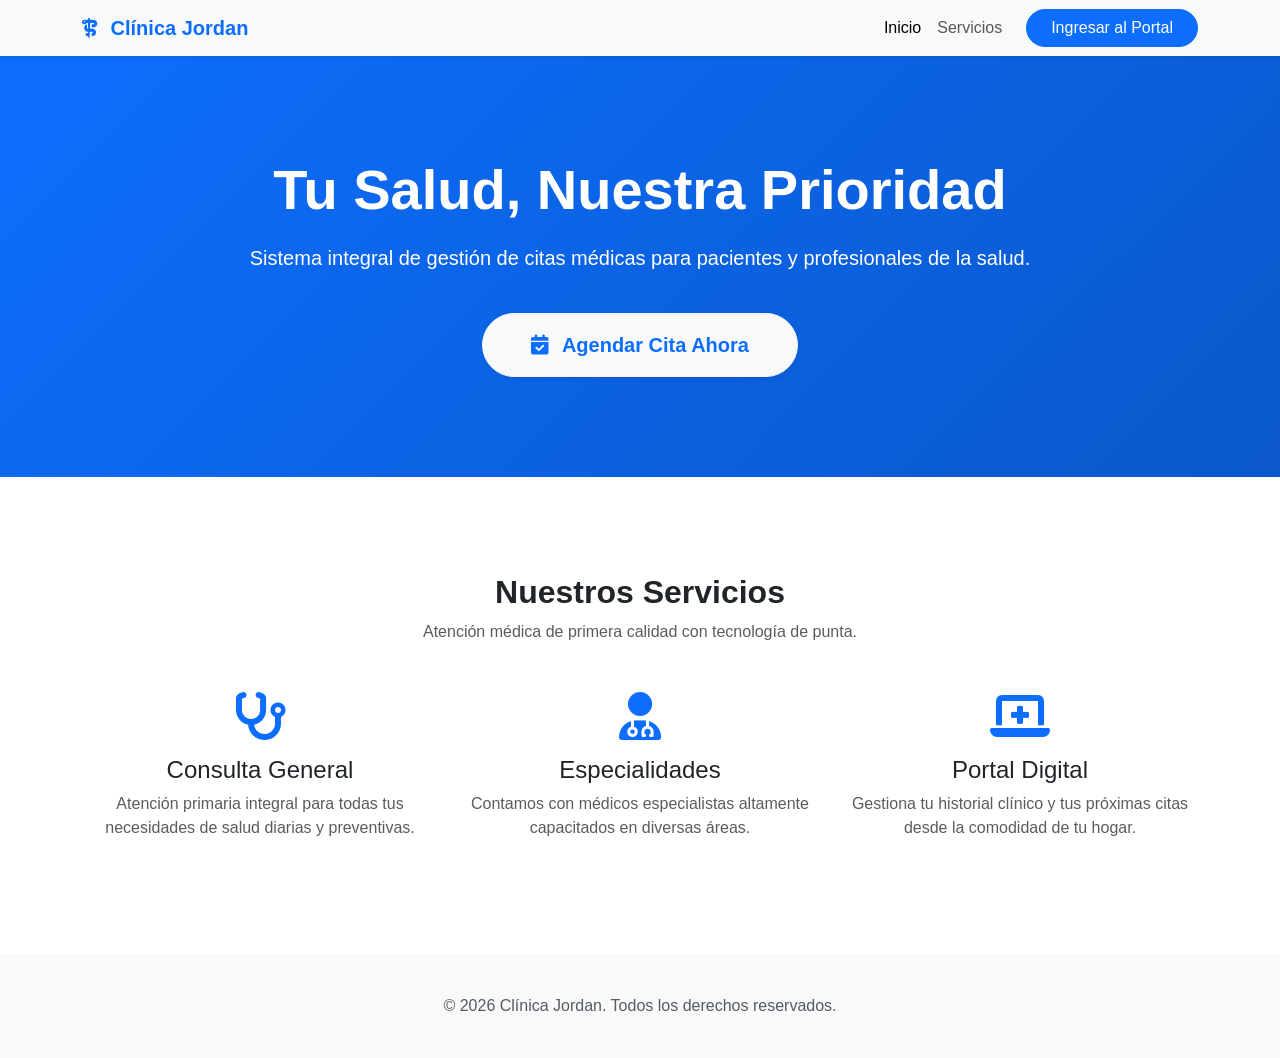
==== commit b4518293: "Add new Bootstrap landing page and rename app shell to portal.html" ====
--- a/public/index.html
+++ b/public/index.html
@@ -3,112 +3,112 @@
 <head>
   <meta charset="UTF-8">
   <meta name="viewport" content="width=device-width, initial-scale=1.0">
-  <meta name="description" content="Clínica Jordan - Sistema profesional de gestión de citas médicas">
-  <title>Clínica Jordan - Citas Médicas</title>
-  <link rel="preconnect" href="https://fonts.googleapis.com">
-  <link rel="preconnect" href="https://fonts.gstatic.com" crossorigin>
+  <title>Clínica Jordan - Inicio</title>
   <link href="https://fonts.googleapis.com/css2?family=Inter:wght@300;400;500;600;700;800&display=swap" rel="stylesheet">
+  <link href="https://cdn.jsdelivr.net/npm/bootstrap@5.3.0/dist/css/bootstrap.min.css" rel="stylesheet">
   <link rel="stylesheet" href="https://cdnjs.cloudflare.com/ajax/libs/font-awesome/6.5.1/css/all.min.css">
-  <link href="https://cdn.jsdelivr.net/npm/bootstrap@5.3.0/dist/css/bootstrap.min.css" rel="stylesheet">
-  <link rel="stylesheet" href="css/styles.css">
+  <style>
+    body {
+      font-family: 'Inter', sans-serif;
+    }
+    .hero-section {
+      background: linear-gradient(135deg, #0d6efd 0%, #0a58ca 100%);
+      color: white;
+      padding: 100px 0;
+      text-align: center;
+    }
+    .hero-section h1 {
+      font-weight: 800;
+      font-size: 3.5rem;
+      margin-bottom: 20px;
+    }
+    .hero-section p {
+      font-size: 1.25rem;
+      margin-bottom: 40px;
+    }
+    .feature-icon {
+      font-size: 3rem;
+      color: #0d6efd;
+      margin-bottom: 1rem;
+    }
+    .footer {
+      background-color: #f8f9fa;
+      padding: 40px 0;
+      text-align: center;
+      margin-top: 50px;
+    }
+  </style>
 </head>
 <body>
-  <!-- ═══════════════════════════════════════════════════════ -->
-  <!-- LOGIN / REGISTER SCREEN                                 -->
-  <!-- ═══════════════════════════════════════════════════════ -->
-  <div class="auth-screen" id="authScreen">
-    <div class="auth-bg">
-      <div class="auth-bg__shape auth-bg__shape--1"></div>
-      <div class="auth-bg__shape auth-bg__shape--2"></div>
-      <div class="auth-bg__shape auth-bg__shape--3"></div>
+
+  <!-- Navbar -->
+  <nav class="navbar navbar-expand-lg navbar-light bg-light shadow-sm">
+    <div class="container">
+      <a class="navbar-brand fw-bold text-primary" href="#">
+        <i class="fa-solid fa-staff-snake me-2"></i> Clínica Jordan
+      </a>
+      <button class="navbar-toggler" type="button" data-bs-toggle="collapse" data-bs-target="#navbarNav">
+        <span class="navbar-toggler-icon"></span>
+      </button>
+      <div class="collapse navbar-collapse justify-content-end" id="navbarNav">
+        <ul class="navbar-nav align-items-center">
+          <li class="nav-item">
+            <a class="nav-link active" href="#">Inicio</a>
+          </li>
+          <li class="nav-item">
+            <a class="nav-link" href="#servicios">Servicios</a>
+          </li>
+          <li class="nav-item ms-lg-3 mt-2 mt-lg-0">
+            <a class="btn btn-primary px-4 rounded-pill" href="portal.html">Ingresar al Portal</a>
+          </li>
+        </ul>
+      </div>
     </div>
-    <div class="auth-container" id="authContainer">
-      <!-- Content rendered by JS -->
+  </nav>
+
+  <!-- Hero Section -->
+  <section class="hero-section">
+    <div class="container">
+      <h1 class="display-4">Tu Salud, Nuestra Prioridad</h1>
+      <p class="lead">Sistema integral de gestión de citas médicas para pacientes y profesionales de la salud.</p>
+      <a href="portal.html" class="btn btn-light btn-lg px-5 py-3 rounded-pill fw-bold text-primary shadow-sm">
+        <i class="fa-solid fa-calendar-check me-2"></i> Agendar Cita Ahora
+      </a>
     </div>
-  </div>
+  </section>
 
-  <!-- ═══════════════════════════════════════════════════════ -->
-  <!-- APP SHELL (hidden until login)                          -->
-  <!-- ═══════════════════════════════════════════════════════ -->
-  <div class="app-shell" id="appShell" style="display:none">
-    
-    <!-- HEADER / NAVBAR -->
-    <header class="header" id="mainHeader">
-      <div class="header__brand">
-        <div class="header__logo">
-          <i class="fa-solid fa-staff-snake"></i>
-        </div>
-        <span class="header__title">Clínica Jordan</span>
+  <!-- Services Section -->
+  <section id="servicios" class="container py-5 mt-5">
+    <div class="text-center mb-5">
+      <h2 class="fw-bold">Nuestros Servicios</h2>
+      <p class="text-muted">Atención médica de primera calidad con tecnología de punta.</p>
+    </div>
+    <div class="row g-4">
+      <div class="col-md-4 text-center">
+        <i class="fa-solid fa-stethoscope feature-icon"></i>
+        <h4>Consulta General</h4>
+        <p class="text-muted">Atención primaria integral para todas tus necesidades de salud diarias y preventivas.</p>
       </div>
+      <div class="col-md-4 text-center">
+        <i class="fa-solid fa-user-doctor feature-icon"></i>
+        <h4>Especialidades</h4>
+        <p class="text-muted">Contamos con médicos especialistas altamente capacitados en diversas áreas.</p>
+      </div>
+      <div class="col-md-4 text-center">
+        <i class="fa-solid fa-laptop-medical feature-icon"></i>
+        <h4>Portal Digital</h4>
+        <p class="text-muted">Gestiona tu historial clínico y tus próximas citas desde la comodidad de tu hogar.</p>
+      </div>
+    </div>
+  </section>
 
-      <nav class="header__nav" id="mainNav"></nav>
-
-      <div class="header__actions">
-        <button class="header__notif-btn" id="notifBtn" title="Notificaciones">
-          <i class="fa-solid fa-bell"></i>
-          <span class="notif-badge" id="notifBadge" style="display:none">0</span>
-        </button>
-        <div class="user-menu" id="userMenu">
-          <div class="user-avatar">
-            <i class="fa-solid fa-user-circle"></i>
-          </div>
-          <span class="user-name" id="currentUserName">Usuario</span>
-          <i class="fa-solid fa-chevron-down"></i>
-        </div>
-        <button class="btn btn--danger" style="margin-left: 15px; padding: 6px 12px; display: flex; align-items: center; gap: 6px; font-size: 0.85rem;" onclick="logout()" title="Cerrar Sesión">
-          <i class="fa-solid fa-right-from-bracket"></i>
-          <span class="d-none d-md-inline">Salir</span>
-        </button>
-      </div>
-    </header>
-
-    <!-- SIDEBAR (Patient Portal) -->
-    <aside class="sidebar" id="sidebar">
-      <div class="sidebar__logo">
-        <div class="sidebar__logo-icon">
-          <i class="fa-solid fa-staff-snake"></i>
-        </div>
-        <span class="sidebar__logo-text">Clínica<br>Jordan</span>
-      </div>
-      <nav class="sidebar__nav" id="sidebarNav"></nav>
-      <div class="sidebar__user" id="sidebarUser"></div>
-    </aside>
-
-    <!-- MAIN CONTENT -->
-    <main class="main" id="mainContent">
-      <div class="loading-screen" id="loadingScreen">
-        <div class="loading-spinner"></div>
-        <p>Cargando sistema...</p>
-      </div>
-    </main>
-  </div>
-
-  <!-- ═══════════════════════════════════════════════════════ -->
-  <!-- MODAL                                                   -->
-  <!-- ═══════════════════════════════════════════════════════ -->
-  <div class="modal-overlay" id="modalOverlay">
-    <div class="modal" id="modal">
-      <div class="modal__header">
-        <h3 class="modal__title" id="modalTitle">Modal</h3>
-        <button class="modal__close" id="modalClose">&times;</button>
-      </div>
-      <div class="modal__body" id="modalBody"></div>
+  <!-- Footer -->
+  <footer class="footer">
+    <div class="container">
+      <p class="mb-0 text-muted">&copy; 2026 Clínica Jordan. Todos los derechos reservados.</p>
     </div>
-  </div>
-
-  <!-- TOAST NOTIFICATIONS -->
-  <div class="toast-container" id="toastContainer"></div>
-
-  <!-- NOTIFICATIONS PANEL -->
-  <div class="notif-panel" id="notifPanel">
-    <div class="notif-panel__header">
-      <h4>Notificaciones</h4>
-      <button class="btn btn--sm" id="markAllRead">Marcar leídas</button>
-    </div>
-    <div class="notif-panel__list" id="notifList"></div>
-  </div>
+  </footer>
 
   <script src="https://cdn.jsdelivr.net/npm/bootstrap@5.3.0/dist/js/bootstrap.bundle.min.js"></script>
-  <script src="js/app.js"></script>
 </body>
 </html>
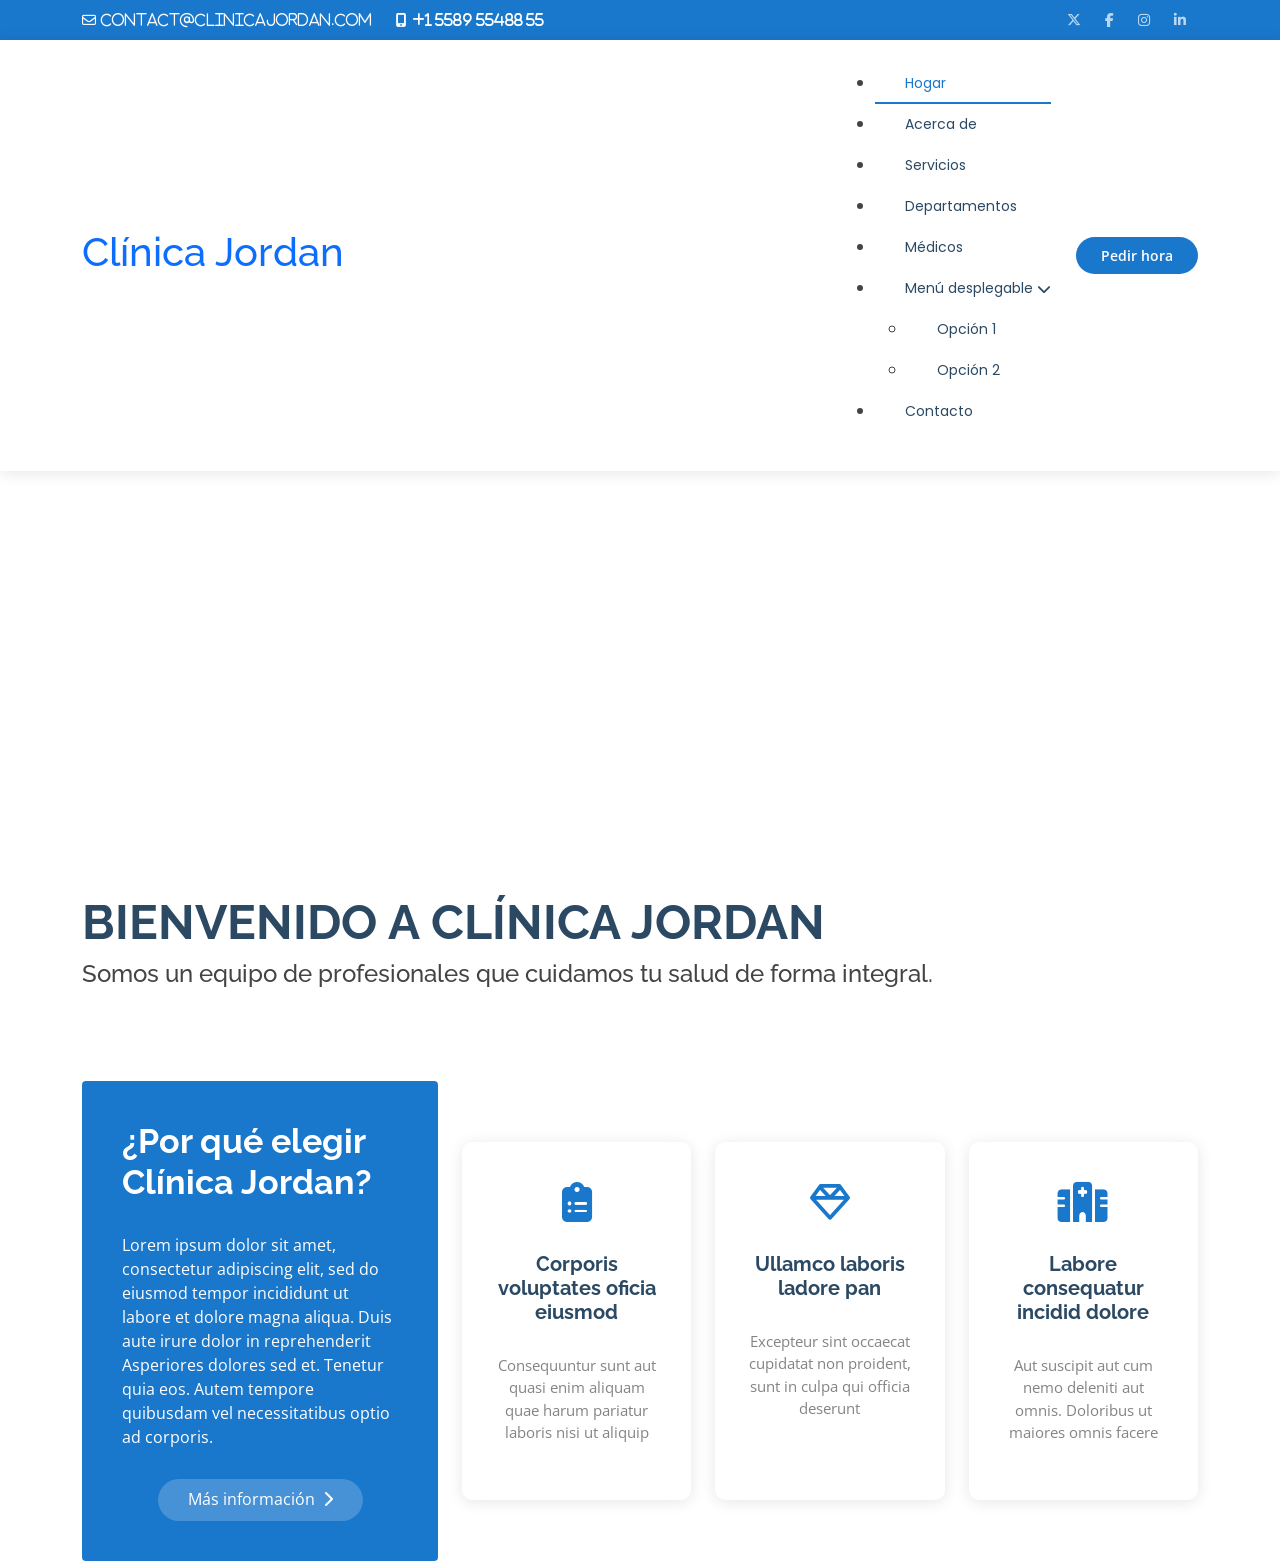
==== commit f8a29180: "Update index.html to match Medilab template design" ====
--- a/public/index.html
+++ b/public/index.html
@@ -4,110 +4,314 @@
   <meta charset="UTF-8">
   <meta name="viewport" content="width=device-width, initial-scale=1.0">
   <title>Clínica Jordan - Inicio</title>
-  <link href="https://fonts.googleapis.com/css2?family=Inter:wght@300;400;500;600;700;800&display=swap" rel="stylesheet">
+  
+  <!-- Fonts -->
+  <link href="https://fonts.googleapis.com/css2?family=Open+Sans:wght@300;400;500;600;700&family=Raleway:wght@300;400;500;600;700&family=Poppins:wght@300;400;500;600;700&display=swap" rel="stylesheet">
+  
+  <!-- Bootstrap CSS -->
   <link href="https://cdn.jsdelivr.net/npm/bootstrap@5.3.0/dist/css/bootstrap.min.css" rel="stylesheet">
+  
+  <!-- FontAwesome -->
   <link rel="stylesheet" href="https://cdnjs.cloudflare.com/ajax/libs/font-awesome/6.5.1/css/all.min.css">
+  
   <style>
+    :root {
+      --primary: #1977cc;
+      --secondary: #3291e6;
+      --dark: #2c4964;
+    }
+    
     body {
-      font-family: 'Inter', sans-serif;
-    }
-    .hero-section {
-      background: linear-gradient(135deg, #0d6efd 0%, #0a58ca 100%);
-      color: white;
-      padding: 100px 0;
+      font-family: "Open Sans", sans-serif;
+      color: #444444;
+    }
+
+    a {
+      text-decoration: none;
+    }
+
+    h1, h2, h3, h4, h5, h6 {
+      font-family: "Raleway", sans-serif;
+    }
+
+    /* Top Bar */
+    #topbar {
+      background: #1977cc;
+      color: #fff;
+      height: 40px;
+      font-size: 14px;
+      transition: all 0.5s;
+      z-index: 996;
+    }
+    #topbar .contact-info i {
+      font-style: normal;
+      color: #fff;
+    }
+    #topbar .contact-info i a, #topbar .contact-info i span {
+      padding-left: 5px;
+      color: #fff;
+    }
+    #topbar .social-links a {
+      color: rgba(255, 255, 255, 0.7);
+      padding: 4px 12px;
+      display: inline-block;
+      line-height: 1px;
+      transition: 0.3s;
+    }
+    #topbar .social-links a:hover {
+      color: #fff;
+    }
+
+    /* Header */
+    #header {
+      background: #fff;
+      transition: all 0.5s;
+      z-index: 997;
+      padding: 15px 0;
+      box-shadow: 0px 2px 15px rgba(0, 0, 0, 0.1);
+    }
+    #header .logo h1 {
+      font-size: 30px;
+      margin: 0;
+      padding: 0;
+      line-height: 1;
+      font-weight: 700;
+      letter-spacing: 0.5px;
+      font-family: "Poppins", sans-serif;
+    }
+    #header .logo h1 a {
+      color: var(--dark);
+    }
+
+    /* Navbar */
+    .navbar a, .navbar a:focus {
+      display: flex;
+      align-items: center;
+      justify-content: space-between;
+      padding: 10px 0 10px 30px;
+      font-family: "Poppins", sans-serif;
+      font-size: 14px;
+      color: var(--dark);
+      white-space: nowrap;
+      transition: 0.3s;
+    }
+    .navbar a:hover, .navbar .active, .navbar .active:focus, .navbar li:hover > a {
+      color: var(--primary);
+    }
+    .navbar .active {
+      border-bottom: 2px solid var(--primary);
+      padding-bottom: 8px;
+    }
+    
+    .appointment-btn {
+      margin-left: 25px;
+      background: var(--primary);
+      color: #fff !important;
+      border-radius: 50px;
+      padding: 8px 25px !important;
+      white-space: nowrap;
+      transition: 0.3s;
+      font-size: 14px;
+      font-weight: 600;
+    }
+    .appointment-btn:hover {
+      background: #166ab5;
+      color: #fff;
+    }
+
+    /* Hero Section */
+    #hero {
+      width: 100%;
+      height: 90vh;
+      background: url("https://images.unsplash.com/photo-1638202993928-7267aad84c31?q=80&w=1920&auto=format&fit=crop") top center;
+      background-size: cover;
+      position: relative;
+      margin-bottom: -200px;
+    }
+    #hero .container {
+      position: relative;
+      padding-top: 130px;
+    }
+    #hero::before {
+      content: "";
+      background: rgba(255, 255, 255, 0.85);
+      background: linear-gradient(to right, rgba(255,255,255,1) 0%, rgba(255,255,255,0.7) 50%, rgba(255,255,255,0) 100%);
+      position: absolute;
+      bottom: 0;
+      top: 0;
+      left: 0;
+      right: 0;
+    }
+    #hero h1 {
+      margin: 0;
+      font-size: 48px;
+      font-weight: 700;
+      line-height: 56px;
+      text-transform: uppercase;
+      color: var(--dark);
+    }
+    #hero h2 {
+      color: #444444;
+      margin: 10px 0 0 0;
+      font-size: 24px;
+    }
+
+    /* Why Us Section */
+    .why-us .container {
+      position: relative;
+      z-index: 10;
+    }
+    .why-us .content {
+      padding: 40px;
+      background: var(--primary);
+      border-radius: 4px;
+      color: #fff;
+    }
+    .why-us .content h3 {
+      font-weight: 700;
+      font-size: 34px;
+      margin-bottom: 30px;
+    }
+    .why-us .content p {
+      margin-bottom: 30px;
+    }
+    .why-us .content .more-btn {
+      display: inline-block;
+      background: rgba(255, 255, 255, 0.2);
+      padding: 8px 30px 10px 30px;
+      color: #fff;
+      border-radius: 50px;
+      transition: all ease-in-out 0.4s;
+    }
+    .why-us .content .more-btn:hover {
+      color: var(--primary);
+      background: #fff;
+    }
+    .why-us .icon-boxes .icon-box {
       text-align: center;
-    }
-    .hero-section h1 {
-      font-weight: 800;
-      font-size: 3.5rem;
-      margin-bottom: 20px;
-    }
-    .hero-section p {
-      font-size: 1.25rem;
-      margin-bottom: 40px;
-    }
-    .feature-icon {
-      font-size: 3rem;
-      color: #0d6efd;
-      margin-bottom: 1rem;
-    }
-    .footer {
-      background-color: #f8f9fa;
-      padding: 40px 0;
-      text-align: center;
-      margin-top: 50px;
+      border-radius: 10px;
+      background: #fff;
+      box-shadow: 0px 2px 15px rgba(0, 0, 0, 0.1);
+      padding: 40px 30px;
+      width: 100%;
+      height: 100%;
+    }
+    .why-us .icon-boxes .icon-box i {
+      font-size: 40px;
+      color: var(--primary);
+      margin-bottom: 30px;
+    }
+    .why-us .icon-boxes .icon-box h4 {
+      font-size: 20px;
+      font-weight: 700;
+      margin: 0 0 30px 0;
+      color: var(--dark);
+    }
+    .why-us .icon-boxes .icon-box p {
+      font-size: 15px;
+      color: #848484;
     }
   </style>
 </head>
 <body>
 
-  <!-- Navbar -->
-  <nav class="navbar navbar-expand-lg navbar-light bg-light shadow-sm">
-    <div class="container">
-      <a class="navbar-brand fw-bold text-primary" href="#">
-        <i class="fa-solid fa-staff-snake me-2"></i> Clínica Jordan
-      </a>
-      <button class="navbar-toggler" type="button" data-bs-toggle="collapse" data-bs-target="#navbarNav">
-        <span class="navbar-toggler-icon"></span>
-      </button>
-      <div class="collapse navbar-collapse justify-content-end" id="navbarNav">
-        <ul class="navbar-nav align-items-center">
-          <li class="nav-item">
-            <a class="nav-link active" href="#">Inicio</a>
-          </li>
-          <li class="nav-item">
-            <a class="nav-link" href="#servicios">Servicios</a>
-          </li>
-          <li class="nav-item ms-lg-3 mt-2 mt-lg-0">
-            <a class="btn btn-primary px-4 rounded-pill" href="portal.html">Ingresar al Portal</a>
-          </li>
-        </ul>
+  <!-- Top Bar -->
+  <div id="topbar" class="d-flex align-items-center">
+    <div class="container d-flex justify-content-between">
+      <div class="contact-info d-flex align-items-center">
+        <i class="fa-regular fa-envelope"><a href="mailto:contact@clinicajordan.com">contact@clinicajordan.com</a></i>
+        <i class="fa-solid fa-mobile-screen-button ms-4"><span>+1 5589 55488 55</span></i>
+      </div>
+      <div class="social-links d-none d-md-flex align-items-center">
+        <a href="#" class="twitter"><i class="fa-brands fa-x-twitter"></i></a>
+        <a href="#" class="facebook"><i class="fa-brands fa-facebook-f"></i></a>
+        <a href="#" class="instagram"><i class="fa-brands fa-instagram"></i></a>
+        <a href="#" class="linkedin"><i class="fa-brands fa-linkedin-in"></i></a>
       </div>
     </div>
-  </nav>
+  </div>
+
+  <!-- Header -->
+  <header id="header" class="sticky-top">
+    <div class="container d-flex align-items-center">
+      <h1 class="logo me-auto"><a href="index.html">Clínica Jordan</a></h1>
+      
+      <nav id="navbar" class="navbar order-last order-lg-0">
+        <ul>
+          <li><a class="nav-link scrollto active" href="#hero">Hogar</a></li>
+          <li><a class="nav-link scrollto" href="#about">Acerca de</a></li>
+          <li><a class="nav-link scrollto" href="#services">Servicios</a></li>
+          <li><a class="nav-link scrollto" href="#departments">Departamentos</a></li>
+          <li><a class="nav-link scrollto" href="#doctors">Médicos</a></li>
+          <li class="dropdown"><a href="#"><span>Menú desplegable</span> <i class="fa-solid fa-chevron-down ms-1"></i></a>
+            <ul>
+              <li><a href="#">Opción 1</a></li>
+              <li><a href="#">Opción 2</a></li>
+            </ul>
+          </li>
+          <li><a class="nav-link scrollto" href="#contact">Contacto</a></li>
+        </ul>
+      </nav>
+
+      <a href="portal.html" class="appointment-btn scrollto">Pedir hora</a>
+    </div>
+  </header>
 
   <!-- Hero Section -->
-  <section class="hero-section">
+  <section id="hero" class="d-flex align-items-center">
     <div class="container">
-      <h1 class="display-4">Tu Salud, Nuestra Prioridad</h1>
-      <p class="lead">Sistema integral de gestión de citas médicas para pacientes y profesionales de la salud.</p>
-      <a href="portal.html" class="btn btn-light btn-lg px-5 py-3 rounded-pill fw-bold text-primary shadow-sm">
-        <i class="fa-solid fa-calendar-check me-2"></i> Agendar Cita Ahora
-      </a>
+      <h1>BIENVENIDO A CLÍNICA JORDAN</h1>
+      <h2>Somos un equipo de profesionales que cuidamos tu salud de forma integral.</h2>
     </div>
   </section>
 
-  <!-- Services Section -->
-  <section id="servicios" class="container py-5 mt-5">
-    <div class="text-center mb-5">
-      <h2 class="fw-bold">Nuestros Servicios</h2>
-      <p class="text-muted">Atención médica de primera calidad con tecnología de punta.</p>
-    </div>
-    <div class="row g-4">
-      <div class="col-md-4 text-center">
-        <i class="fa-solid fa-stethoscope feature-icon"></i>
-        <h4>Consulta General</h4>
-        <p class="text-muted">Atención primaria integral para todas tus necesidades de salud diarias y preventivas.</p>
+  <main id="main">
+    <!-- Why Us Section -->
+    <section id="why-us" class="why-us">
+      <div class="container">
+        <div class="row">
+          <div class="col-lg-4 d-flex align-items-stretch">
+            <div class="content">
+              <h3>¿Por qué elegir Clínica Jordan?</h3>
+              <p>
+                Lorem ipsum dolor sit amet, consectetur adipiscing elit, sed do eiusmod tempor incididunt ut labore et dolore magna aliqua. Duis aute irure dolor in reprehenderit Asperiores dolores sed et. Tenetur quia eos. Autem tempore quibusdam vel necessitatibus optio ad corporis.
+              </p>
+              <div class="text-center">
+                <a href="#" class="more-btn">Más información <i class="fa-solid fa-chevron-right ms-1"></i></a>
+              </div>
+            </div>
+          </div>
+          <div class="col-lg-8 d-flex align-items-stretch">
+            <div class="icon-boxes d-flex flex-column justify-content-center">
+              <div class="row">
+                <div class="col-xl-4 d-flex align-items-stretch">
+                  <div class="icon-box mt-4 mt-xl-0">
+                    <i class="fa-solid fa-clipboard-list"></i>
+                    <h4>Corporis voluptates oficia eiusmod</h4>
+                    <p>Consequuntur sunt aut quasi enim aliquam quae harum pariatur laboris nisi ut aliquip</p>
+                  </div>
+                </div>
+                <div class="col-xl-4 d-flex align-items-stretch">
+                  <div class="icon-box mt-4 mt-xl-0">
+                    <i class="fa-regular fa-gem"></i>
+                    <h4>Ullamco laboris ladore pan</h4>
+                    <p>Excepteur sint occaecat cupidatat non proident, sunt in culpa qui officia deserunt</p>
+                  </div>
+                </div>
+                <div class="col-xl-4 d-flex align-items-stretch">
+                  <div class="icon-box mt-4 mt-xl-0">
+                    <i class="fa-solid fa-hospital"></i>
+                    <h4>Labore consequatur incidid dolore</h4>
+                    <p>Aut suscipit aut cum nemo deleniti aut omnis. Doloribus ut maiores omnis facere</p>
+                  </div>
+                </div>
+              </div>
+            </div>
+          </div>
+        </div>
       </div>
-      <div class="col-md-4 text-center">
-        <i class="fa-solid fa-user-doctor feature-icon"></i>
-        <h4>Especialidades</h4>
-        <p class="text-muted">Contamos con médicos especialistas altamente capacitados en diversas áreas.</p>
-      </div>
-      <div class="col-md-4 text-center">
-        <i class="fa-solid fa-laptop-medical feature-icon"></i>
-        <h4>Portal Digital</h4>
-        <p class="text-muted">Gestiona tu historial clínico y tus próximas citas desde la comodidad de tu hogar.</p>
-      </div>
-    </div>
-  </section>
-
-  <!-- Footer -->
-  <footer class="footer">
-    <div class="container">
-      <p class="mb-0 text-muted">&copy; 2026 Clínica Jordan. Todos los derechos reservados.</p>
-    </div>
-  </footer>
+    </section>
+  </main>
 
   <script src="https://cdn.jsdelivr.net/npm/bootstrap@5.3.0/dist/js/bootstrap.bundle.min.js"></script>
 </body>
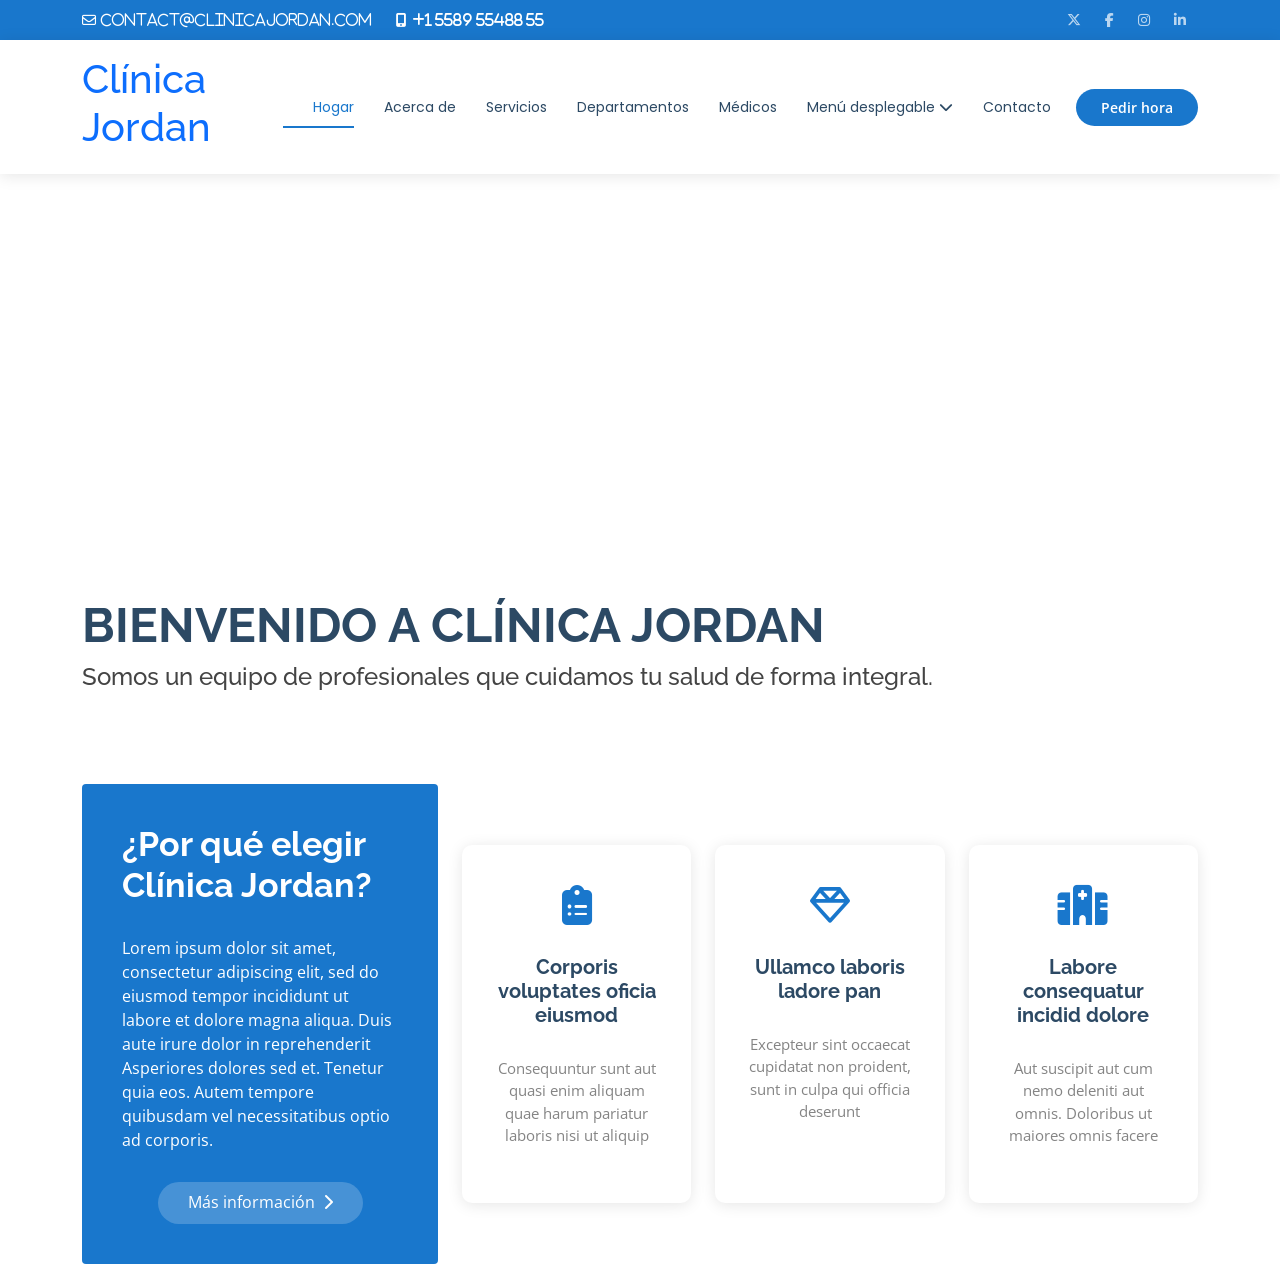
==== commit fabfac75: "Fix navbar styling for horizontal layout and dropdowns" ====
--- a/public/index.html
+++ b/public/index.html
@@ -84,6 +84,19 @@
     }
 
     /* Navbar */
+    .navbar {
+      padding: 0;
+    }
+    .navbar ul {
+      margin: 0;
+      padding: 0;
+      display: flex;
+      list-style: none;
+      align-items: center;
+    }
+    .navbar li {
+      position: relative;
+    }
     .navbar a, .navbar a:focus {
       display: flex;
       align-items: center;
@@ -101,6 +114,34 @@
     .navbar .active {
       border-bottom: 2px solid var(--primary);
       padding-bottom: 8px;
+    }
+    .navbar .dropdown ul {
+      display: none;
+      position: absolute;
+      left: 14px;
+      top: calc(100% + 30px);
+      margin: 0;
+      padding: 10px 0;
+      z-index: 99;
+      opacity: 0;
+      visibility: hidden;
+      background: #fff;
+      box-shadow: 0px 0px 30px rgba(127, 137, 161, 0.25);
+      transition: 0.3s;
+      flex-direction: column;
+    }
+    .navbar .dropdown ul li {
+      min-width: 200px;
+    }
+    .navbar .dropdown ul a {
+      padding: 10px 20px;
+      text-transform: none;
+    }
+    .navbar .dropdown:hover > ul {
+      opacity: 1;
+      top: 100%;
+      visibility: visible;
+      display: flex;
     }
     
     .appointment-btn {
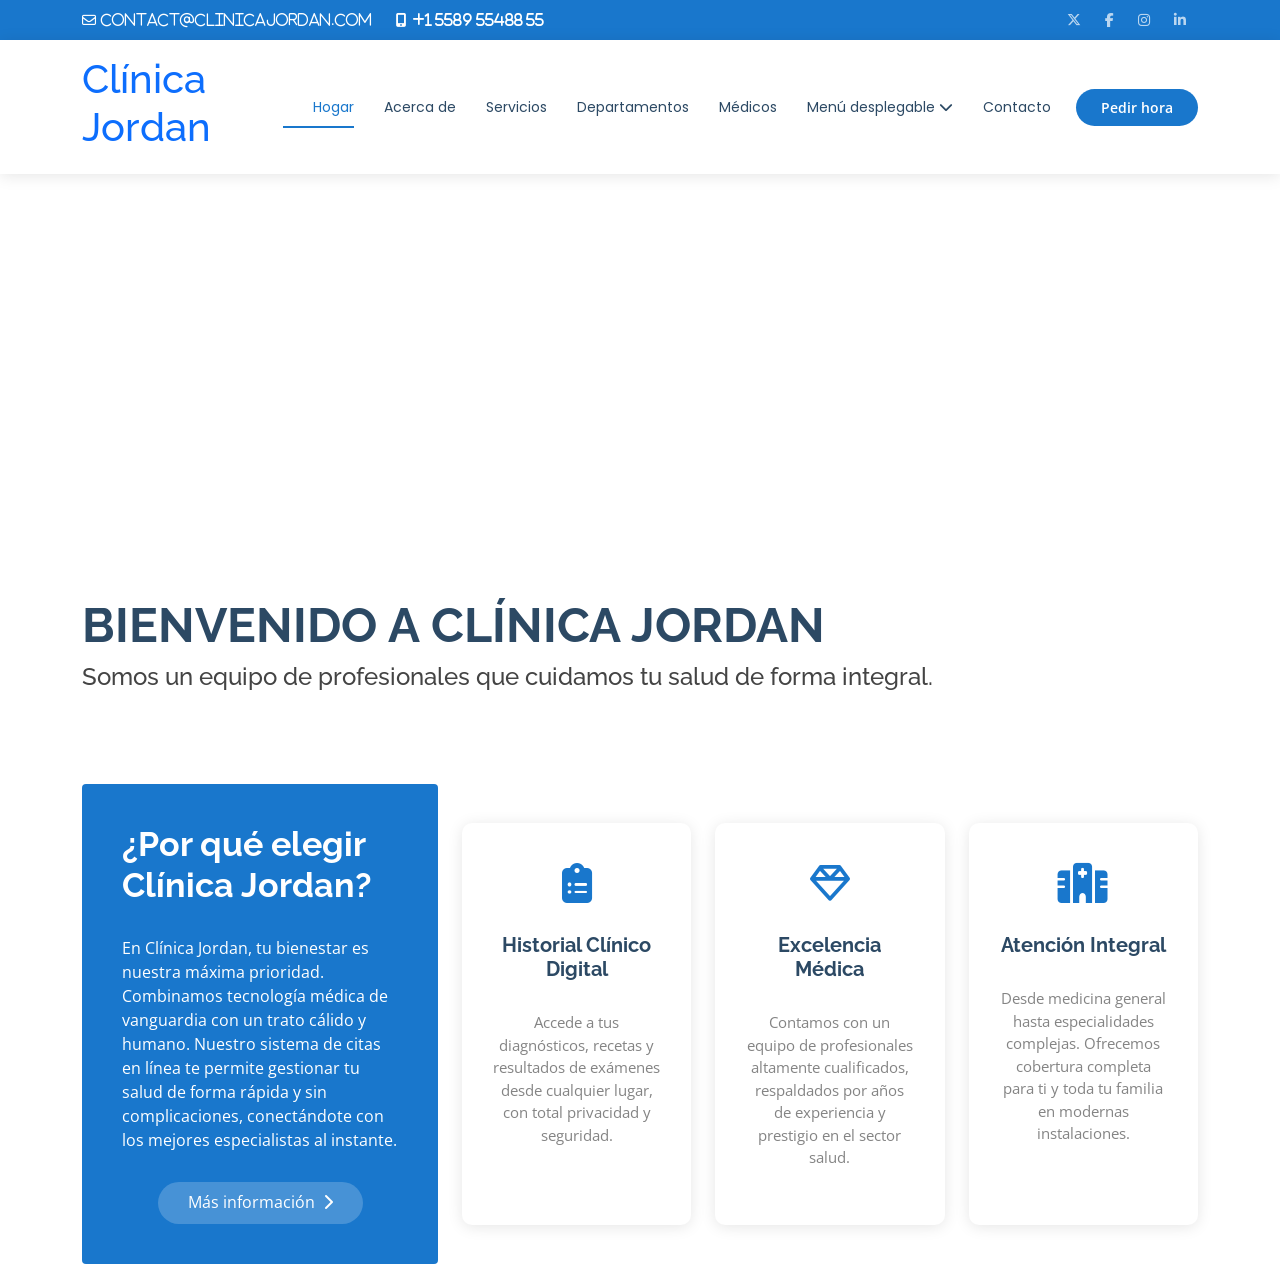
==== commit 94de509e: "Replace Lorem Ipsum text with engaging Spanish clinic copy" ====
--- a/public/index.html
+++ b/public/index.html
@@ -315,7 +315,7 @@
             <div class="content">
               <h3>¿Por qué elegir Clínica Jordan?</h3>
               <p>
-                Lorem ipsum dolor sit amet, consectetur adipiscing elit, sed do eiusmod tempor incididunt ut labore et dolore magna aliqua. Duis aute irure dolor in reprehenderit Asperiores dolores sed et. Tenetur quia eos. Autem tempore quibusdam vel necessitatibus optio ad corporis.
+                En Clínica Jordan, tu bienestar es nuestra máxima prioridad. Combinamos tecnología médica de vanguardia con un trato cálido y humano. Nuestro sistema de citas en línea te permite gestionar tu salud de forma rápida y sin complicaciones, conectándote con los mejores especialistas al instante.
               </p>
               <div class="text-center">
                 <a href="#" class="more-btn">Más información <i class="fa-solid fa-chevron-right ms-1"></i></a>
@@ -328,22 +328,22 @@
                 <div class="col-xl-4 d-flex align-items-stretch">
                   <div class="icon-box mt-4 mt-xl-0">
                     <i class="fa-solid fa-clipboard-list"></i>
-                    <h4>Corporis voluptates oficia eiusmod</h4>
-                    <p>Consequuntur sunt aut quasi enim aliquam quae harum pariatur laboris nisi ut aliquip</p>
+                    <h4>Historial Clínico Digital</h4>
+                    <p>Accede a tus diagnósticos, recetas y resultados de exámenes desde cualquier lugar, con total privacidad y seguridad.</p>
                   </div>
                 </div>
                 <div class="col-xl-4 d-flex align-items-stretch">
                   <div class="icon-box mt-4 mt-xl-0">
                     <i class="fa-regular fa-gem"></i>
-                    <h4>Ullamco laboris ladore pan</h4>
-                    <p>Excepteur sint occaecat cupidatat non proident, sunt in culpa qui officia deserunt</p>
+                    <h4>Excelencia Médica</h4>
+                    <p>Contamos con un equipo de profesionales altamente cualificados, respaldados por años de experiencia y prestigio en el sector salud.</p>
                   </div>
                 </div>
                 <div class="col-xl-4 d-flex align-items-stretch">
                   <div class="icon-box mt-4 mt-xl-0">
                     <i class="fa-solid fa-hospital"></i>
-                    <h4>Labore consequatur incidid dolore</h4>
-                    <p>Aut suscipit aut cum nemo deleniti aut omnis. Doloribus ut maiores omnis facere</p>
+                    <h4>Atención Integral</h4>
+                    <p>Desde medicina general hasta especialidades complejas. Ofrecemos cobertura completa para ti y toda tu familia en modernas instalaciones.</p>
                   </div>
                 </div>
               </div>
